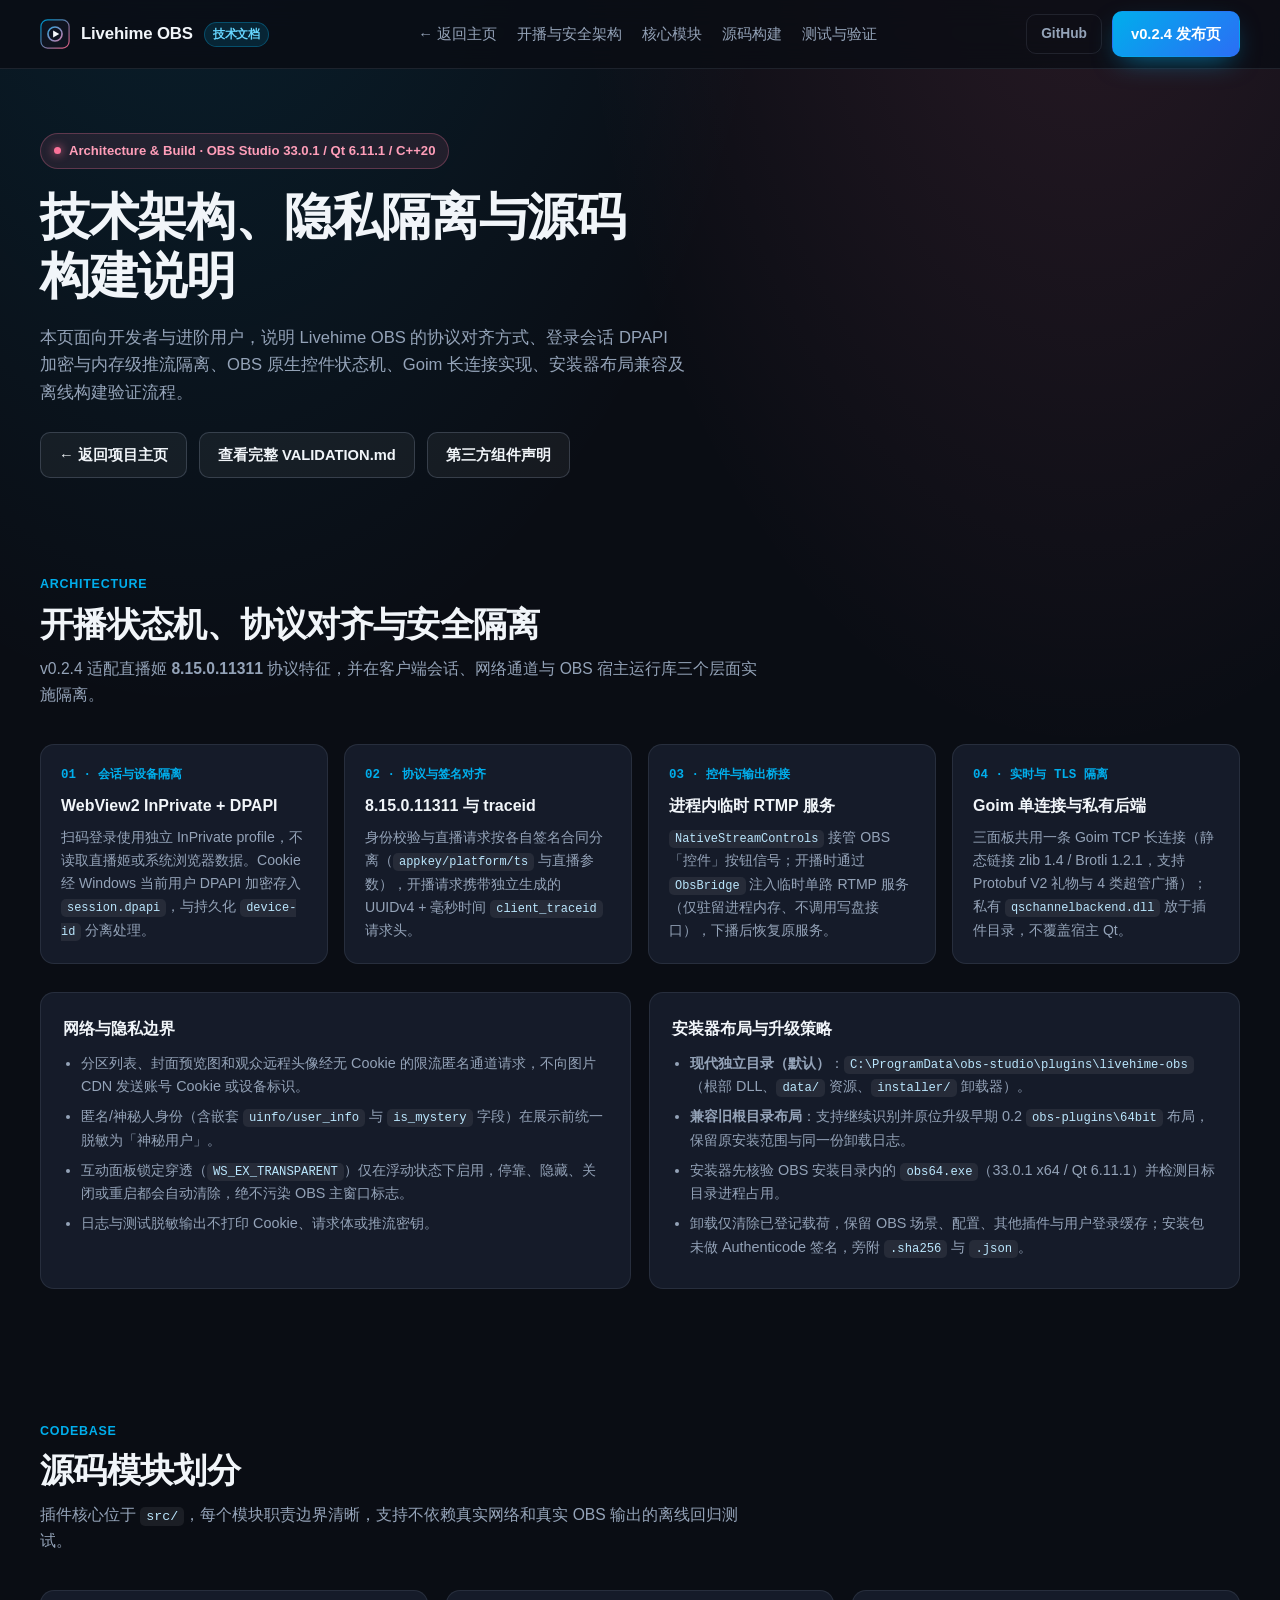
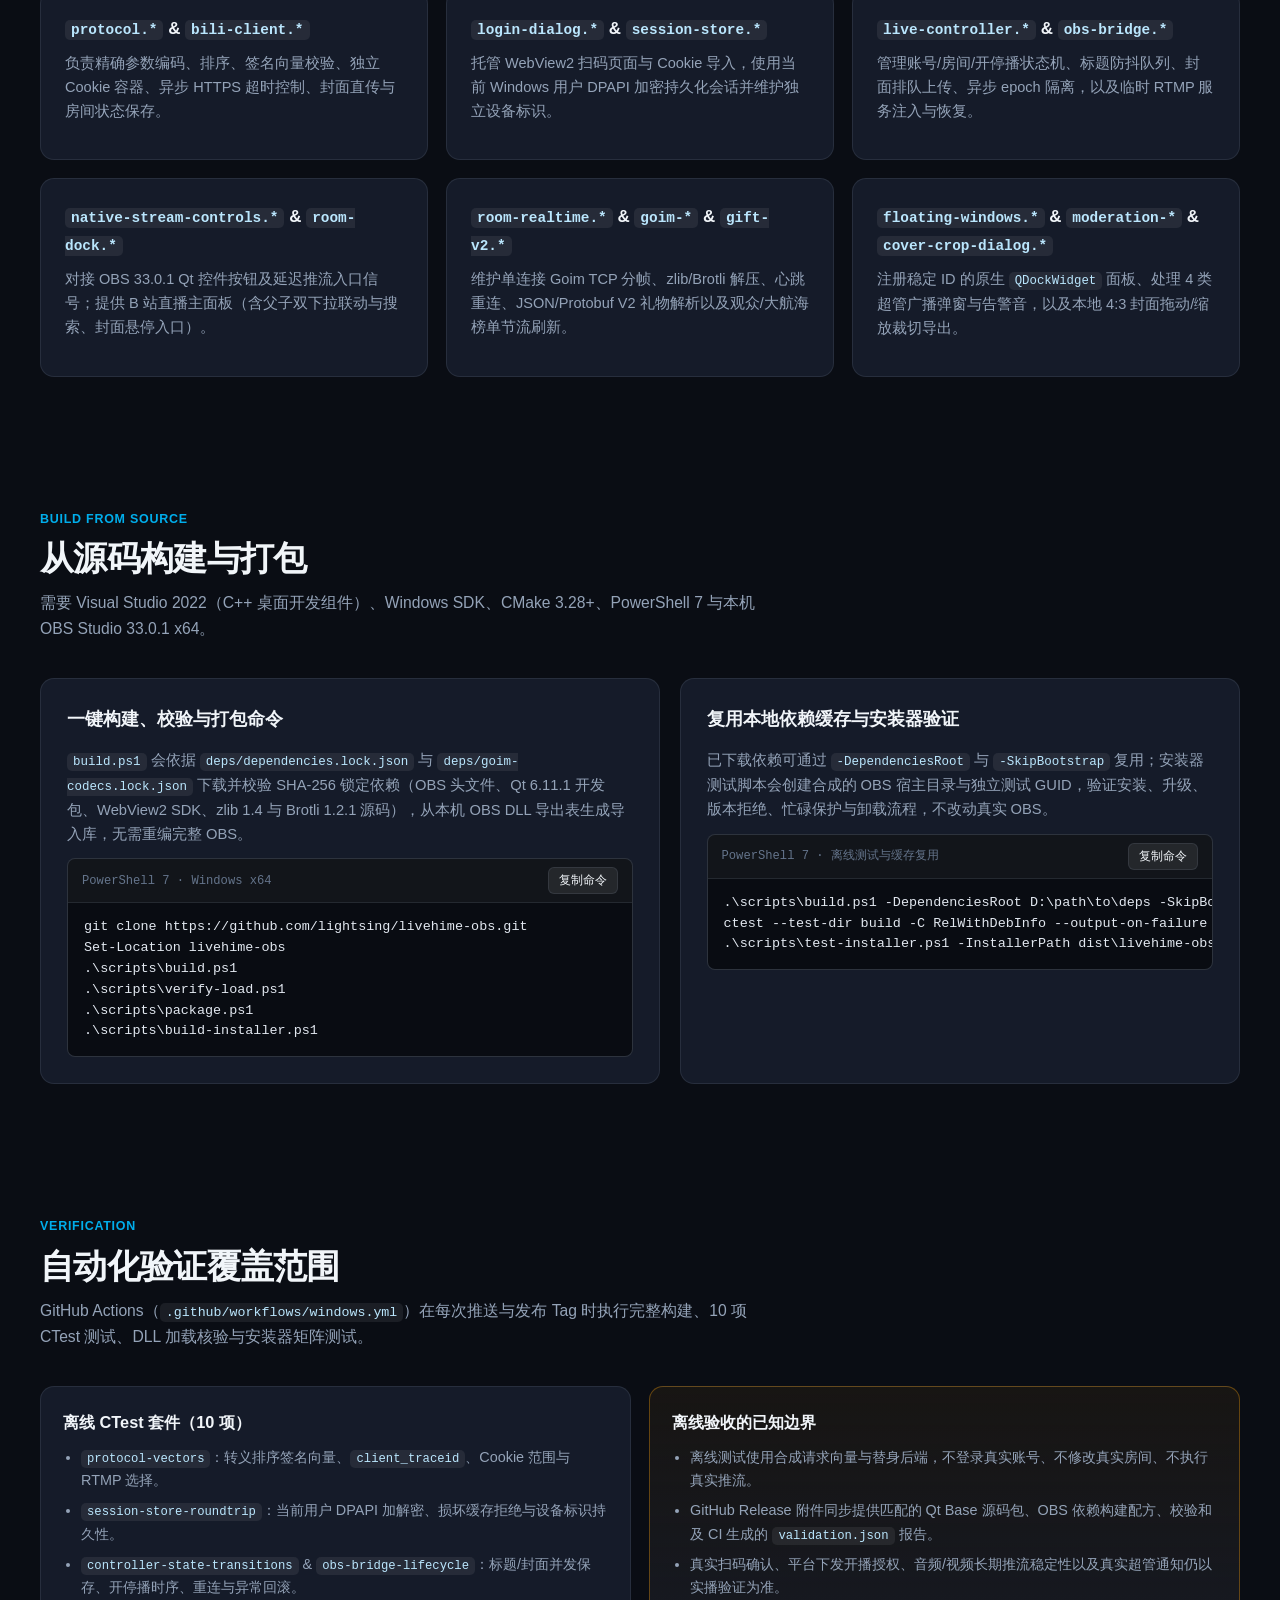
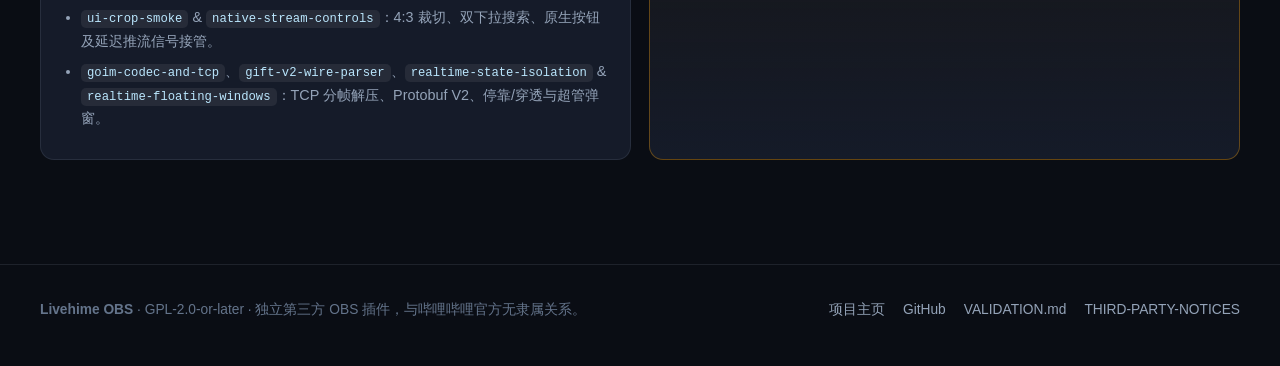
==== docs/tech.html @ 4ae05f84 "Add project homepage, screenshots, and GitHub Pages workflow" ====
<!DOCTYPE html>
<html lang="zh-CN">
<head>
  <meta charset="UTF-8">
  <meta name="viewport" content="width=device-width, initial-scale=1.0">
  <title>技术架构、安全设计与源码构建 · Livehime OBS</title>
  <meta name="description" content="Livehime OBS 技术细节：协议对齐、DPAPI 会话加密与内存级推流凭证、原生控件接管状态机、Goim 单连接与静态解压、私有 TLS 后端隔离以及从源码构建验证流程。">
  <link rel="icon" type="image/svg+xml" href="assets/favicon.svg">
  <link rel="stylesheet" href="styles.css">
</head>
<body>
  <header class="site-header">
    <div class="container nav-inner">
      <a class="brand" href="index.html">
        <img class="brand-icon" src="assets/favicon.svg" alt="Livehime OBS">
        <span>Livehime OBS</span>
        <span class="brand-version">技术文档</span>
      </a>
      <nav class="nav-links" id="navLinks">
        <a href="index.html">← 返回主页</a>
        <a href="#pipeline">开播与安全架构</a>
        <a href="#modules">核心模块</a>
        <a href="#build">源码构建</a>
        <a href="#validation">测试与验证</a>
      </nav>
      <div class="nav-actions">
        <a class="btn btn-ghost" href="https://github.com/lightsing/livehime-obs" target="_blank" rel="noopener">GitHub</a>
        <a class="btn btn-primary" href="https://github.com/lightsing/livehime-obs/releases/tag/v0.2.4" target="_blank" rel="noopener">v0.2.4 发布页</a>
        <button class="nav-toggle" id="navToggle" type="button" aria-label="展开导航">菜单</button>
      </div>
    </div>
  </header>

  <main>
    <section class="hero" style="padding-bottom:28px;">
      <div class="container">
        <div class="eyebrow">
          <span class="eyebrow-dot"></span>
          <span>Architecture &amp; Build · OBS Studio 33.0.1 / Qt 6.11.1 / C++20</span>
        </div>
        <h1 style="max-width:22ch;">技术架构、隐私隔离与源码构建说明</h1>
        <p class="hero-lead" style="max-width:70ch;">
          本页面向开发者与进阶用户，说明 Livehime OBS 的协议对齐方式、登录会话 DPAPI 加密与内存级推流隔离、OBS 原生控件状态机、Goim 长连接实现、安装器布局兼容及离线构建验证流程。
        </p>
        <div class="hero-cta" style="margin-bottom:0;">
          <a class="btn btn-secondary" href="index.html">← 返回项目主页</a>
          <a class="btn btn-secondary" href="https://github.com/lightsing/livehime-obs/blob/main/VALIDATION.md" target="_blank" rel="noopener">查看完整 VALIDATION.md</a>
          <a class="btn btn-secondary" href="https://github.com/lightsing/livehime-obs/blob/main/THIRD-PARTY-NOTICES.md" target="_blank" rel="noopener">第三方组件声明</a>
        </div>
      </div>
    </section>

    <section class="section" id="pipeline">
      <div class="container">
        <div class="section-header">
          <span class="section-tag">Architecture</span>
          <h2>开播状态机、协议对齐与安全隔离</h2>
          <p>v0.2.4 适配直播姬 <strong>8.15.0.11311</strong> 协议特征，并在客户端会话、网络通道与 OBS 宿主运行库三个层面实施隔离。</p>
        </div>

        <div class="steps-grid">
          <div class="step-card">
            <div class="step-num">01 · 会话与设备隔离</div>
            <h3>WebView2 InPrivate + DPAPI</h3>
            <p>扫码登录使用独立 InPrivate profile，不读取直播姬或系统浏览器数据。Cookie 经 Windows 当前用户 DPAPI 加密存入 <code>session.dpapi</code>，与持久化 <code>device-id</code> 分离处理。</p>
          </div>
          <div class="step-card">
            <div class="step-num">02 · 协议与签名对齐</div>
            <h3>8.15.0.11311 与 traceid</h3>
            <p>身份校验与直播请求按各自签名合同分离（<code>appkey/platform/ts</code> 与直播参数），开播请求携带独立生成的 UUIDv4 + 毫秒时间 <code>client_traceid</code> 请求头。</p>
          </div>
          <div class="step-card">
            <div class="step-num">03 · 控件与输出桥接</div>
            <h3>进程内临时 RTMP 服务</h3>
            <p><code>NativeStreamControls</code> 接管 OBS「控件」按钮信号；开播时通过 <code>ObsBridge</code> 注入临时单路 RTMP 服务（仅驻留进程内存、不调用写盘接口），下播后恢复原服务。</p>
          </div>
          <div class="step-card">
            <div class="step-num">04 · 实时与 TLS 隔离</div>
            <h3>Goim 单连接与私有后端</h3>
            <p>三面板共用一条 Goim TCP 长连接（静态链接 zlib 1.4 / Brotli 1.2.1，支持 Protobuf V2 礼物与 4 类超管广播）；私有 <code>qschannelbackend.dll</code> 放于插件目录，不覆盖宿主 Qt。</p>
          </div>
        </div>

        <div class="notice-box">
          <div class="info-panel">
            <h3>网络与隐私边界</h3>
            <ul>
              <li>分区列表、封面预览图和观众远程头像经无 Cookie 的限流匿名通道请求，不向图片 CDN 发送账号 Cookie 或设备标识。</li>
              <li>匿名/神秘人身份（含嵌套 <code>uinfo/user_info</code> 与 <code>is_mystery</code> 字段）在展示前统一脱敏为「神秘用户」。</li>
              <li>互动面板锁定穿透（<code>WS_EX_TRANSPARENT</code>）仅在浮动状态下启用，停靠、隐藏、关闭或重启都会自动清除，绝不污染 OBS 主窗口标志。</li>
              <li>日志与测试脱敏输出不打印 Cookie、请求体或推流密钥。</li>
            </ul>
          </div>
          <div class="info-panel">
            <h3>安装器布局与升级策略</h3>
            <ul>
              <li><strong>现代独立目录（默认）</strong>：<code>C:\ProgramData\obs-studio\plugins\livehime-obs</code>（根部 DLL、<code>data/</code> 资源、<code>installer/</code> 卸载器）。</li>
              <li><strong>兼容旧根目录布局</strong>：支持继续识别并原位升级早期 0.2 <code>obs-plugins\64bit</code> 布局，保留原安装范围与同一份卸载日志。</li>
              <li>安装器先核验 OBS 安装目录内的 <code>obs64.exe</code>（33.0.1 x64 / Qt 6.11.1）并检测目标目录进程占用。</li>
              <li>卸载仅清除已登记载荷，保留 OBS 场景、配置、其他插件与用户登录缓存；安装包未做 Authenticode 签名，旁附 <code>.sha256</code> 与 <code>.json</code>。</li>
            </ul>
          </div>
        </div>
      </div>
    </section>

    <section class="section" id="modules">
      <div class="container">
        <div class="section-header">
          <span class="section-tag">Codebase</span>
          <h2>源码模块划分</h2>
          <p>插件核心位于 <code>src/</code>，每个模块职责边界清晰，支持不依赖真实网络和真实 OBS 输出的离线回归测试。</p>
        </div>
        <div class="features-grid">
          <article class="feature-card">
            <h3><code>protocol.*</code> &amp; <code>bili-client.*</code></h3>
            <p>负责精确参数编码、排序、签名向量校验、独立 Cookie 容器、异步 HTTPS 超时控制、封面直传与房间状态保存。</p>
          </article>
          <article class="feature-card pink">
            <h3><code>login-dialog.*</code> &amp; <code>session-store.*</code></h3>
            <p>托管 WebView2 扫码页面与 Cookie 导入，使用当前 Windows 用户 DPAPI 加密持久化会话并维护独立设备标识。</p>
          </article>
          <article class="feature-card">
            <h3><code>live-controller.*</code> &amp; <code>obs-bridge.*</code></h3>
            <p>管理账号/房间/开停播状态机、标题防抖队列、封面排队上传、异步 epoch 隔离，以及临时 RTMP 服务注入与恢复。</p>
          </article>
          <article class="feature-card pink">
            <h3><code>native-stream-controls.*</code> &amp; <code>room-dock.*</code></h3>
            <p>对接 OBS 33.0.1 Qt 控件按钮及延迟推流入口信号；提供 B 站直播主面板（含父子双下拉联动与搜索、封面悬停入口）。</p>
          </article>
          <article class="feature-card">
            <h3><code>room-realtime.*</code> &amp; <code>goim-*</code> &amp; <code>gift-v2.*</code></h3>
            <p>维护单连接 Goim TCP 分帧、zlib/Brotli 解压、心跳重连、JSON/Protobuf V2 礼物解析以及观众/大航海榜单节流刷新。</p>
          </article>
          <article class="feature-card pink">
            <h3><code>floating-windows.*</code> &amp; <code>moderation-*</code> &amp; <code>cover-crop-dialog.*</code></h3>
            <p>注册稳定 ID 的原生 <code>QDockWidget</code> 面板、处理 4 类超管广播弹窗与告警音，以及本地 4:3 封面拖动/缩放裁切导出。</p>
          </article>
        </div>
      </div>
    </section>

    <section class="section" id="build">
      <div class="container">
        <div class="section-header">
          <span class="section-tag">Build from Source</span>
          <h2>从源码构建与打包</h2>
          <p>需要 Visual Studio 2022（C++ 桌面开发组件）、Windows SDK、CMake 3.28+、PowerShell 7 与本机 OBS Studio 33.0.1 x64。</p>
        </div>

        <div class="install-grid">
          <div class="install-card">
            <h3>一键构建、校验与打包命令</h3>
            <p style="margin:0 0 12px;color:var(--text-muted);font-size:0.92rem;">
              <code>build.ps1</code> 会依据 <code>deps/dependencies.lock.json</code> 与 <code>deps/goim-codecs.lock.json</code> 下载并校验 SHA-256 锁定依赖（OBS 头文件、Qt 6.11.1 开发包、WebView2 SDK、zlib 1.4 与 Brotli 1.2.1 源码），从本机 OBS DLL 导出表生成导入库，无需重编完整 OBS。
            </p>
            <div class="code-block-wrap">
              <div class="code-block-head">
                <span>PowerShell 7 · Windows x64</span>
                <button class="copy-btn" type="button" data-copy="techBuildSnippet">复制命令</button>
              </div>
              <pre id="techBuildSnippet">git clone https://github.com/lightsing/livehime-obs.git
Set-Location livehime-obs
.\scripts\build.ps1
.\scripts\verify-load.ps1
.\scripts\package.ps1
.\scripts\build-installer.ps1</pre>
            </div>
          </div>

          <div class="install-card">
            <h3>复用本地依赖缓存与安装器验证</h3>
            <p style="margin:0 0 12px;color:var(--text-muted);font-size:0.92rem;">
              已下载依赖可通过 <code>-DependenciesRoot</code> 与 <code>-SkipBootstrap</code> 复用；安装器测试脚本会创建合成的 OBS 宿主目录与独立测试 GUID，验证安装、升级、版本拒绝、忙碌保护与卸载流程，不改动真实 OBS。
            </p>
            <div class="code-block-wrap">
              <div class="code-block-head">
                <span>PowerShell 7 · 离线测试与缓存复用</span>
                <button class="copy-btn" type="button" data-copy="techTestSnippet">复制命令</button>
              </div>
              <pre id="techTestSnippet">.\scripts\build.ps1 -DependenciesRoot D:\path\to\deps -SkipBootstrap
ctest --test-dir build -C RelWithDebInfo --output-on-failure
.\scripts\test-installer.ps1 -InstallerPath dist\livehime-obs-0.2.4-windows-x64-setup.exe</pre>
            </div>
          </div>
        </div>
      </div>
    </section>

    <section class="section" id="validation">
      <div class="container">
        <div class="section-header">
          <span class="section-tag">Verification</span>
          <h2>自动化验证覆盖范围</h2>
          <p>GitHub Actions（<code>.github/workflows/windows.yml</code>）在每次推送与发布 Tag 时执行完整构建、10 项 CTest 测试、DLL 加载核验与安装器矩阵测试。</p>
        </div>
        <div class="notice-box">
          <div class="info-panel">
            <h3>离线 CTest 套件（10 项）</h3>
            <ul>
              <li><code>protocol-vectors</code>：转义排序签名向量、<code>client_traceid</code>、Cookie 范围与 RTMP 选择。</li>
              <li><code>session-store-roundtrip</code>：当前用户 DPAPI 加解密、损坏缓存拒绝与设备标识持久性。</li>
              <li><code>controller-state-transitions</code> &amp; <code>obs-bridge-lifecycle</code>：标题/封面并发保存、开停播时序、重连与异常回滚。</li>
              <li><code>ui-crop-smoke</code> &amp; <code>native-stream-controls</code>：4:3 裁切、双下拉搜索、原生按钮及延迟推流信号接管。</li>
              <li><code>goim-codec-and-tcp</code>、<code>gift-v2-wire-parser</code>、<code>realtime-state-isolation</code> &amp; <code>realtime-floating-windows</code>：TCP 分帧解压、Protobuf V2、停靠/穿透与超管弹窗。</li>
            </ul>
          </div>
          <div class="info-panel warn">
            <h3>离线验收的已知边界</h3>
            <ul>
              <li>离线测试使用合成请求向量与替身后端，不登录真实账号、不修改真实房间、不执行真实推流。</li>
              <li>GitHub Release 附件同步提供匹配的 Qt Base 源码包、OBS 依赖构建配方、校验和及 CI 生成的 <code>validation.json</code> 报告。</li>
              <li>真实扫码确认、平台下发开播授权、音频/视频长期推流稳定性以及真实超管通知仍以实播验证为准。</li>
            </ul>
          </div>
        </div>
      </div>
    </section>
  </main>

  <footer class="site-footer">
    <div class="container footer-inner">
      <div>
        <strong>Livehime OBS</strong> · GPL-2.0-or-later · 独立第三方 OBS 插件，与哔哩哔哩官方无隶属关系。
      </div>
      <div class="footer-links">
        <a href="index.html">项目主页</a>
        <a href="https://github.com/lightsing/livehime-obs" target="_blank" rel="noopener">GitHub</a>
        <a href="https://github.com/lightsing/livehime-obs/blob/main/VALIDATION.md" target="_blank" rel="noopener">VALIDATION.md</a>
        <a href="https://github.com/lightsing/livehime-obs/blob/main/THIRD-PARTY-NOTICES.md" target="_blank" rel="noopener">THIRD-PARTY-NOTICES</a>
      </div>
    </div>
  </footer>

  <script src="app.js"></script>
</body>
</html>
---- docs/styles.css ----
:root {
  --bg: #0a0d14;
  --bg-elevated: #111622;
  --bg-card: #151b29;
  --bg-card-hover: #1a2234;
  --border: rgba(148, 163, 184, 0.14);
  --border-strong: rgba(148, 163, 184, 0.26);
  --text: #f1f5f9;
  --text-muted: #94a3b8;
  --text-dim: #64748b;
  --bili-blue: #00aeec;
  --bili-pink: #fb7299;
  --obs-accent: #4c6ef5;
  --success: #22c55e;
  --warning: #f59e0b;
  --radius-sm: 8px;
  --radius-md: 14px;
  --radius-lg: 20px;
  --shadow-lg: 0 24px 64px -16px rgba(0, 0, 0, 0.72);
  --font-sans: "PingFang SC", "Microsoft YaHei UI", "Microsoft YaHei", "Noto Sans SC", -apple-system, BlinkMacSystemFont, "Segoe UI", sans-serif;
  --font-mono: "Cascadia Code", "JetBrains Mono", Consolas, "Courier New", monospace;
}

*,
*::before,
*::after {
  box-sizing: border-box;
}

html {
  scroll-behavior: smooth;
  background: var(--bg);
  color: var(--text);
  font-family: var(--font-sans);
  line-height: 1.65;
  -webkit-font-smoothing: antialiased;
}

body {
  margin: 0;
  min-height: 100vh;
  background:
    radial-gradient(ellipse 80% 50% at 15% -10%, rgba(0, 174, 236, 0.14), transparent 60%),
    radial-gradient(ellipse 70% 45% at 85% -5%, rgba(251, 114, 153, 0.13), transparent 58%),
    var(--bg);
  overflow-x: hidden;
}

a {
  color: inherit;
  text-decoration: none;
}

img {
  display: block;
  max-width: 100%;
}

.container {
  width: min(1200px, calc(100% - 40px));
  margin: 0 auto;
}

/* Header */
.site-header {
  position: sticky;
  top: 0;
  z-index: 40;
  background: rgba(10, 13, 20, 0.82);
  backdrop-filter: blur(14px);
  border-bottom: 1px solid var(--border);
}

.nav-inner {
  display: flex;
  align-items: center;
  justify-content: space-between;
  gap: 20px;
  min-height: 68px;
}

.brand {
  display: flex;
  align-items: center;
  gap: 11px;
  font-weight: 700;
  font-size: 1.05rem;
  letter-spacing: -0.01em;
  white-space: nowrap;
}

.brand-icon {
  width: 30px;
  height: 30px;
  flex-shrink: 0;
}

.brand-version {
  font-size: 0.72rem;
  font-weight: 600;
  padding: 2px 8px;
  border-radius: 999px;
  background: rgba(0, 174, 236, 0.14);
  color: #67d6ff;
  border: 1px solid rgba(0, 174, 236, 0.3);
}

.nav-links {
  display: flex;
  align-items: center;
  gap: 20px;
  font-size: 0.92rem;
  color: var(--text-muted);
  white-space: nowrap;
}

.nav-links a {
  white-space: nowrap;
}

.nav-links a:hover {
  color: var(--text);
}

.nav-actions {
  display: flex;
  align-items: center;
  gap: 10px;
}

.nav-toggle {
  display: none;
  background: transparent;
  border: 1px solid var(--border-strong);
  color: var(--text);
  border-radius: var(--radius-sm);
  padding: 7px 11px;
  font-size: 0.9rem;
  cursor: pointer;
  white-space: nowrap;
}

/* Buttons */
.btn {
  display: inline-flex;
  align-items: center;
  justify-content: center;
  gap: 8px;
  padding: 10px 18px;
  border-radius: 10px;
  font-size: 0.92rem;
  font-weight: 600;
  border: 1px solid transparent;
  cursor: pointer;
  transition: transform 0.15s ease, background 0.15s ease, border-color 0.15s ease, box-shadow 0.15s ease;
  white-space: nowrap;
}

.btn:hover {
  transform: translateY(-1px);
}

.btn-primary {
  background: linear-gradient(135deg, var(--bili-blue), #2b6ef5);
  color: #ffffff;
  box-shadow: 0 10px 28px -10px rgba(0, 174, 236, 0.65);
}

.btn-primary:hover {
  box-shadow: 0 14px 34px -10px rgba(0, 174, 236, 0.8);
}

.btn-secondary {
  background: rgba(255, 255, 255, 0.05);
  border-color: var(--border-strong);
  color: var(--text);
}

.btn-secondary:hover {
  background: rgba(255, 255, 255, 0.09);
  border-color: rgba(255, 255, 255, 0.34);
}

.btn-ghost {
  background: transparent;
  border-color: var(--border);
  color: var(--text-muted);
  padding: 8px 14px;
  font-size: 0.86rem;
}

.btn-ghost:hover {
  color: var(--text);
  border-color: var(--border-strong);
}

/* Hero */
.hero {
  padding: 64px 0 48px;
}

.hero-grid {
  display: grid;
  grid-template-columns: 1.05fr 1.15fr;
  gap: 44px;
  align-items: center;
}

.eyebrow {
  display: inline-flex;
  align-items: center;
  gap: 8px;
  padding: 6px 13px;
  border-radius: 999px;
  background: rgba(251, 114, 153, 0.1);
  border: 1px solid rgba(251, 114, 153, 0.28);
  color: #ff9eb9;
  font-size: 0.82rem;
  font-weight: 600;
  margin-bottom: 18px;
}

.eyebrow-dot {
  width: 7px;
  height: 7px;
  border-radius: 50%;
  background: var(--bili-pink);
  box-shadow: 0 0 10px var(--bili-pink);
}

.hero h1 {
  margin: 0 0 18px;
  font-size: clamp(2.1rem, 4vw, 3.15rem);
  line-height: 1.18;
  letter-spacing: -0.025em;
  font-weight: 800;
}

.gradient-text {
  background: linear-gradient(92deg, #63d7ff 0%, #c084fc 52%, #fb7299 100%);
  -webkit-background-clip: text;
  background-clip: text;
  color: transparent;
}

.hero-lead {
  margin: 0 0 26px;
  font-size: 1.04rem;
  color: var(--text-muted);
  max-width: 58ch;
}

.hero-cta {
  display: flex;
  flex-wrap: wrap;
  gap: 12px;
  margin-bottom: 26px;
}

.hero-specs {
  display: grid;
  grid-template-columns: repeat(3, minmax(0, 1fr));
  gap: 12px;
  padding-top: 20px;
  border-top: 1px solid var(--border);
}

.spec-item {
  background: rgba(255, 255, 255, 0.025);
  border: 1px solid var(--border);
  border-radius: var(--radius-sm);
  padding: 10px 12px;
}

.spec-label {
  font-size: 0.74rem;
  color: var(--text-dim);
  display: block;
}

.spec-val {
  font-size: 0.9rem;
  font-weight: 700;
  color: var(--text);
}

.hero-visual {
  position: relative;
}

.window-frame {
  background: #171c26;
  border: 1px solid var(--border-strong);
  border-radius: var(--radius-md);
  overflow: hidden;
  box-shadow: var(--shadow-lg);
}

.window-bar {
  display: flex;
  align-items: center;
  justify-content: space-between;
  padding: 9px 14px;
  background: #1e2430;
  border-bottom: 1px solid var(--border);
  font-size: 0.78rem;
  color: var(--text-muted);
}

.window-dots {
  display: flex;
  gap: 6px;
}

.window-dots span {
  width: 9px;
  height: 9px;
  border-radius: 50%;
  background: rgba(255, 255, 255, 0.16);
}

.window-frame img {
  width: 100%;
  cursor: zoom-in;
}

.visual-caption {
  margin-top: 10px;
  font-size: 0.8rem;
  color: var(--text-dim);
  text-align: center;
}

/* Sections */
.section {
  padding: 64px 0;
}

.section-header {
  max-width: 720px;
  margin-bottom: 36px;
}

.section-tag {
  display: inline-block;
  font-size: 0.78rem;
  font-weight: 700;
  letter-spacing: 0.06em;
  text-transform: uppercase;
  color: var(--bili-blue);
  margin-bottom: 8px;
}

.section-header h2 {
  margin: 0 0 10px;
  font-size: clamp(1.55rem, 2.8vw, 2.15rem);
  line-height: 1.25;
  letter-spacing: -0.02em;
}

.section-header p {
  margin: 0;
  color: var(--text-muted);
  font-size: 0.98rem;
}

/* Comparison Grid */
.compare-grid {
  display: grid;
  grid-template-columns: repeat(2, minmax(0, 1fr));
  gap: 20px;
}

.compare-card {
  border-radius: var(--radius-md);
  padding: 26px;
  border: 1px solid var(--border);
  background: var(--bg-card);
}

.compare-card.highlight {
  background: linear-gradient(160deg, rgba(0, 174, 236, 0.08), rgba(251, 114, 153, 0.06) 55%, var(--bg-card));
  border-color: rgba(0, 174, 236, 0.35);
}

.compare-card h3 {
  margin: 0 0 14px;
  font-size: 1.12rem;
  display: flex;
  align-items: center;
  gap: 10px;
}

.badge-pill {
  font-size: 0.72rem;
  padding: 2px 9px;
  border-radius: 999px;
  font-weight: 700;
}

.badge-muted {
  background: rgba(148, 163, 184, 0.14);
  color: var(--text-muted);
}

.badge-accent {
  background: rgba(0, 174, 236, 0.18);
  color: #67d6ff;
}

.compare-list {
  list-style: none;
  margin: 0;
  padding: 0;
  display: grid;
  gap: 11px;
}

.compare-list li {
  display: flex;
  align-items: flex-start;
  gap: 10px;
  font-size: 0.94rem;
  color: var(--text-muted);
}

.compare-card.highlight .compare-list li {
  color: var(--text);
}

.mark-icon {
  flex-shrink: 0;
  font-weight: 800;
  margin-top: 1px;
}

.mark-old {
  color: var(--text-dim);
}

.mark-new {
  color: var(--success);
}

/* Feature Cards */
.features-grid {
  display: grid;
  grid-template-columns: repeat(3, minmax(0, 1fr));
  gap: 18px;
}

.feature-card {
  background: var(--bg-card);
  border: 1px solid var(--border);
  border-radius: var(--radius-md);
  padding: 24px;
  transition: border-color 0.2s ease, background 0.2s ease, transform 0.2s ease;
}

.feature-card:hover {
  background: var(--bg-card-hover);
  border-color: var(--border-strong);
  transform: translateY(-2px);
}

.feature-icon {
  width: 42px;
  height: 42px;
  border-radius: 11px;
  display: grid;
  place-items: center;
  font-size: 1.25rem;
  margin-bottom: 16px;
  background: rgba(0, 174, 236, 0.12);
  border: 1px solid rgba(0, 174, 236, 0.25);
  color: #67d6ff;
}

.feature-card.pink .feature-icon {
  background: rgba(251, 114, 153, 0.12);
  border-color: rgba(251, 114, 153, 0.25);
  color: #ff9eb9;
}

.feature-card h3 {
  margin: 0 0 8px;
  font-size: 1.06rem;
}

.feature-card p {
  margin: 0 0 12px;
  font-size: 0.91rem;
  color: var(--text-muted);
}

.feature-tags {
  display: flex;
  flex-wrap: wrap;
  gap: 6px;
}

.tag {
  font-size: 0.74rem;
  padding: 3px 8px;
  border-radius: 6px;
  background: rgba(255, 255, 255, 0.045);
  border: 1px solid var(--border);
  color: var(--text-muted);
}

/* Gallery Showcase */
.gallery-shell {
  background: var(--bg-elevated);
  border: 1px solid var(--border);
  border-radius: var(--radius-lg);
  padding: 24px;
}

.gallery-tabs {
  display: flex;
  flex-wrap: wrap;
  gap: 8px;
  margin-bottom: 20px;
}

.gallery-tab {
  background: rgba(255, 255, 255, 0.04);
  border: 1px solid var(--border);
  color: var(--text-muted);
  border-radius: 9px;
  padding: 8px 14px;
  font-size: 0.88rem;
  font-weight: 600;
  cursor: pointer;
  transition: all 0.15s ease;
}

.gallery-tab:hover {
  color: var(--text);
  border-color: var(--border-strong);
}

.gallery-tab.active {
  background: linear-gradient(135deg, rgba(0, 174, 236, 0.22), rgba(251, 114, 153, 0.18));
  border-color: rgba(0, 174, 236, 0.55);
  color: var(--text);
}

.gallery-stage {
  display: grid;
  grid-template-columns: 1.55fr 0.85fr;
  gap: 24px;
  align-items: center;
}

.gallery-preview {
  background: #0d1017;
  border: 1px solid var(--border-strong);
  border-radius: var(--radius-md);
  padding: 14px;
  display: flex;
  justify-content: center;
  align-items: center;
  min-height: 360px;
}

.gallery-preview img {
  max-height: 500px;
  width: auto;
  border-radius: 6px;
  cursor: zoom-in;
}

.gallery-info h3 {
  margin: 0 0 10px;
  font-size: 1.25rem;
}

.gallery-info p {
  margin: 0 0 16px;
  color: var(--text-muted);
  font-size: 0.94rem;
}

.gallery-bullets {
  margin: 0 0 18px;
  padding-left: 18px;
  color: var(--text-muted);
  font-size: 0.9rem;
}

.gallery-bullets li {
  margin-bottom: 6px;
}

.gallery-note {
  font-size: 0.8rem;
  color: var(--text-dim);
  padding: 10px 12px;
  border-radius: var(--radius-sm);
  background: rgba(255, 255, 255, 0.03);
  border: 1px solid var(--border);
}

/* Workflow & Architecture */
.steps-grid {
  display: grid;
  grid-template-columns: repeat(4, minmax(0, 1fr));
  gap: 16px;
  margin-bottom: 28px;
}

.steps-grid.three-cols {
  grid-template-columns: repeat(3, minmax(0, 1fr));
}

.step-card {
  min-width: 0;
  background: var(--bg-card);
  border: 1px solid var(--border);
  border-radius: var(--radius-md);
  padding: 20px;
}

.step-num {
  font-family: var(--font-mono);
  font-size: 0.78rem;
  font-weight: 700;
  color: var(--bili-blue);
  margin-bottom: 8px;
}

.step-card h3 {
  margin: 0 0 6px;
  font-size: 1rem;
}

.step-card p {
  margin: 0;
  font-size: 0.88rem;
  color: var(--text-muted);
}

.notice-box {
  display: grid;
  grid-template-columns: repeat(2, minmax(0, 1fr));
  gap: 18px;
}

.info-panel {
  min-width: 0;
  background: var(--bg-card);
  border: 1px solid var(--border);
  border-radius: var(--radius-md);
  padding: 22px;
}

.info-panel.warn {
  border-color: rgba(245, 158, 11, 0.35);
  background: linear-gradient(180deg, rgba(245, 158, 11, 0.06), var(--bg-card));
}

.info-panel h3 {
  margin: 0 0 10px;
  font-size: 1.02rem;
}

.info-panel ul {
  margin: 0;
  padding-left: 18px;
  color: var(--text-muted);
  font-size: 0.9rem;
}

.info-panel li {
  margin-bottom: 6px;
}

/* Install & Build */
.install-grid {
  display: grid;
  grid-template-columns: minmax(0, 1.05fr) minmax(0, 0.95fr);
  gap: 20px;
}

.install-card {
  min-width: 0;
  background: var(--bg-card);
  border: 1px solid var(--border);
  border-radius: var(--radius-md);
  padding: 26px;
}

.install-card h3 {
  margin: 0 0 14px;
  font-size: 1.12rem;
}

.install-steps {
  margin: 0 0 18px;
  padding-left: 20px;
  color: var(--text-muted);
  font-size: 0.93rem;
}

.install-steps li {
  margin-bottom: 8px;
}

code {
  font-family: var(--font-mono);
  font-size: 0.85em;
  padding: 2px 6px;
  border-radius: 5px;
  background: rgba(255, 255, 255, 0.07);
  color: #bae6fd;
}

.code-block-wrap {
  position: relative;
  background: #090c12;
  border: 1px solid var(--border-strong);
  border-radius: var(--radius-sm);
  overflow: hidden;
  margin-top: 12px;
}

.code-block-head {
  display: flex;
  align-items: center;
  justify-content: space-between;
  padding: 8px 14px;
  background: rgba(255, 255, 255, 0.035);
  border-bottom: 1px solid var(--border);
  font-family: var(--font-mono);
  font-size: 0.76rem;
  color: var(--text-dim);
}

.code-block-wrap pre {
  margin: 0;
  padding: 14px 16px;
  overflow-x: auto;
  font-family: var(--font-mono);
  font-size: 0.84rem;
  line-height: 1.55;
  color: #e2e8f0;
}

.copy-btn {
  background: rgba(255, 255, 255, 0.08);
  border: 1px solid var(--border);
  color: var(--text);
  border-radius: 6px;
  padding: 4px 10px;
  font-size: 0.76rem;
  cursor: pointer;
}

.copy-btn:hover {
  background: rgba(255, 255, 255, 0.16);
}

/* Footer */
.site-footer {
  border-top: 1px solid var(--border);
  padding: 34px 0 44px;
  margin-top: 40px;
  color: var(--text-dim);
  font-size: 0.86rem;
}

.footer-inner {
  display: flex;
  flex-wrap: wrap;
  align-items: center;
  justify-content: space-between;
  gap: 16px;
}

.footer-links {
  display: flex;
  flex-wrap: wrap;
  gap: 18px;
  color: var(--text-muted);
}

.footer-links a:hover {
  color: var(--text);
}

/* Lightbox */
.lightbox {
  position: fixed;
  inset: 0;
  z-index: 100;
  background: rgba(6, 8, 13, 0.9);
  backdrop-filter: blur(8px);
  display: none;
  align-items: center;
  justify-content: center;
  padding: 24px;
}

.lightbox.open {
  display: flex;
}

.lightbox-content {
  max-width: min(1280px, 95vw);
  max-height: 92vh;
  display: flex;
  flex-direction: column;
  gap: 12px;
}

.lightbox-content img {
  max-height: 82vh;
  width: auto;
  margin: 0 auto;
  border-radius: 10px;
  border: 1px solid var(--border-strong);
}

.lightbox-bar {
  display: flex;
  align-items: center;
  justify-content: space-between;
  color: var(--text-muted);
  font-size: 0.9rem;
}

.lightbox-close {
  background: rgba(255, 255, 255, 0.1);
  border: 1px solid var(--border-strong);
  color: var(--text);
  border-radius: 8px;
  padding: 6px 14px;
  cursor: pointer;
}

@media (max-width: 980px) {
  .hero-grid,
  .compare-grid,
  .gallery-stage,
  .notice-box,
  .install-grid {
    grid-template-columns: 1fr;
  }

  .features-grid {
    grid-template-columns: repeat(2, minmax(0, 1fr));
  }

  .steps-grid {
    grid-template-columns: repeat(2, minmax(0, 1fr));
  }
}

@media (max-width: 960px) {
  .nav-links,
  .nav-actions .btn-ghost {
    display: none;
  }

  .nav-links.open {
    display: flex;
    position: absolute;
    top: 68px;
    left: 0;
    right: 0;
    flex-direction: column;
    background: rgba(17, 22, 34, 0.98);
    border-bottom: 1px solid var(--border);
    padding: 16px 20px;
    gap: 14px;
  }

  .nav-toggle {
    display: inline-flex;
  }
}

@media (max-width: 720px) {
  .hero-specs,
  .features-grid,
  .steps-grid,
  .steps-grid.three-cols {
    grid-template-columns: 1fr;
  }
}

@media (max-width: 440px) {
  .brand-version {
    display: none;
  }

  .nav-actions .btn-primary {
    padding: 8px 12px;
    font-size: 0.84rem;
  }
}
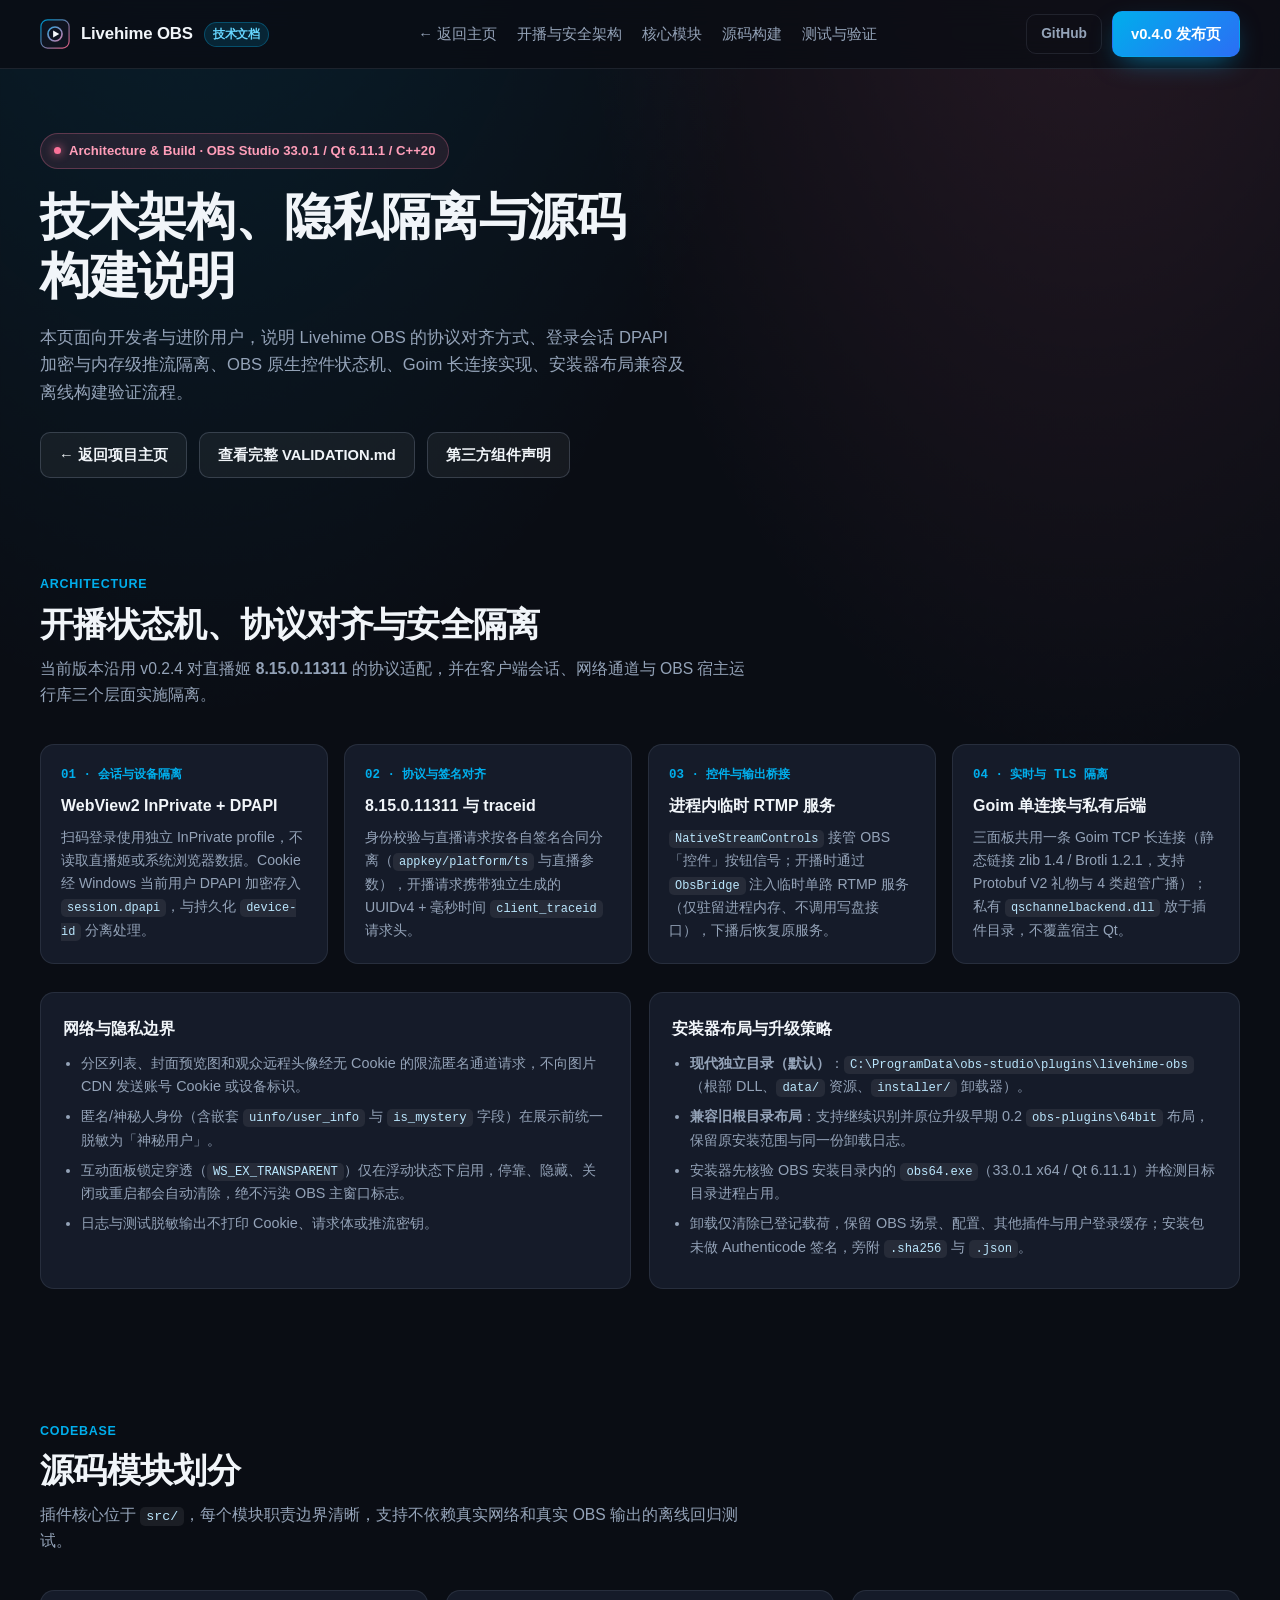
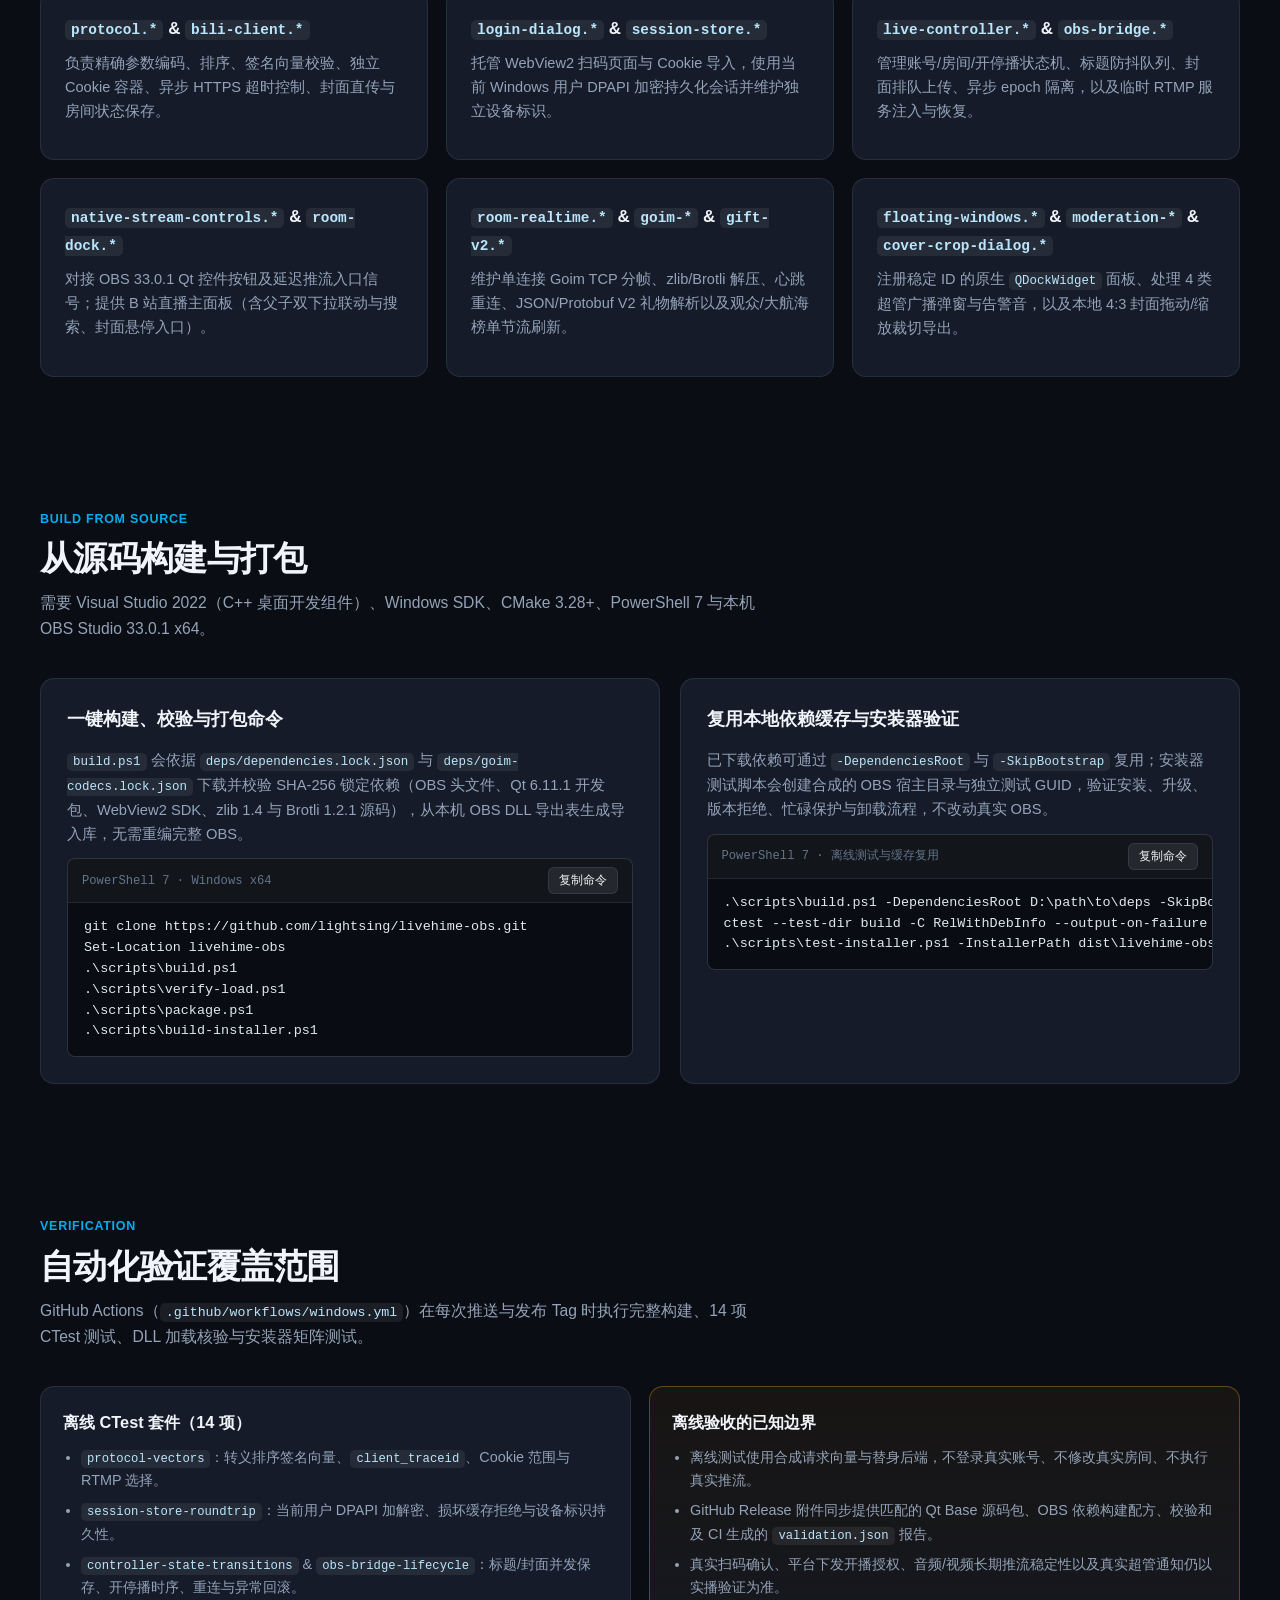
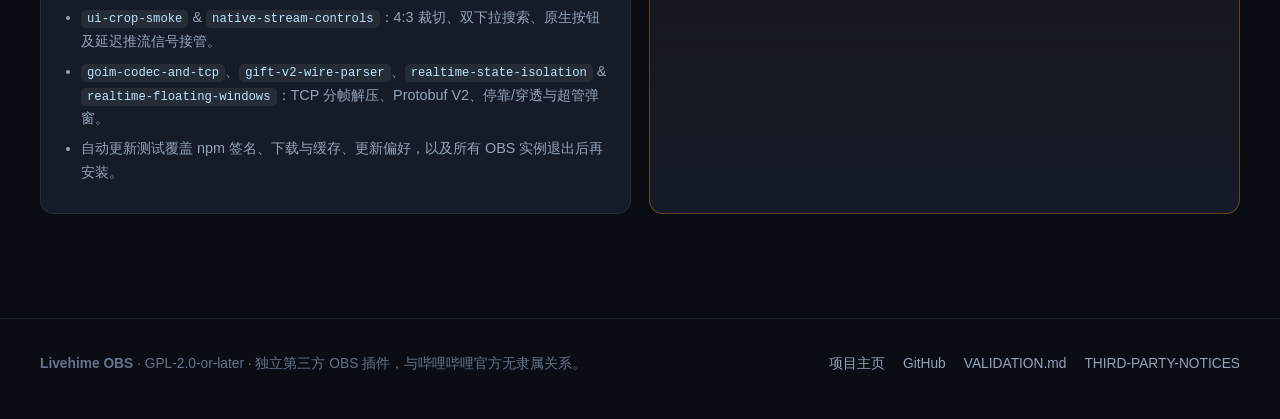
==== commit 59e05185: "Release 0.4.0 with npm updates and live room interaction improvements" ====
--- a/docs/tech.html
+++ b/docs/tech.html
@@ -25,7 +25,7 @@
       </nav>
       <div class="nav-actions">
         <a class="btn btn-ghost" href="https://github.com/lightsing/livehime-obs" target="_blank" rel="noopener">GitHub</a>
-        <a class="btn btn-primary" href="https://github.com/lightsing/livehime-obs/releases/tag/v0.2.4" target="_blank" rel="noopener">v0.2.4 发布页</a>
+        <a class="btn btn-primary" href="https://github.com/lightsing/livehime-obs/releases/tag/v0.4.0" target="_blank" rel="noopener">v0.4.0 发布页</a>
         <button class="nav-toggle" id="navToggle" type="button" aria-label="展开导航">菜单</button>
       </div>
     </div>
@@ -55,7 +55,7 @@
         <div class="section-header">
           <span class="section-tag">Architecture</span>
           <h2>开播状态机、协议对齐与安全隔离</h2>
-          <p>v0.2.4 适配直播姬 <strong>8.15.0.11311</strong> 协议特征，并在客户端会话、网络通道与 OBS 宿主运行库三个层面实施隔离。</p>
+          <p>当前版本沿用 v0.2.4 对直播姬 <strong>8.15.0.11311</strong> 的协议适配，并在客户端会话、网络通道与 OBS 宿主运行库三个层面实施隔离。</p>
         </div>
 
         <div class="steps-grid">
@@ -180,7 +180,7 @@
               </div>
               <pre id="techTestSnippet">.\scripts\build.ps1 -DependenciesRoot D:\path\to\deps -SkipBootstrap
 ctest --test-dir build -C RelWithDebInfo --output-on-failure
-.\scripts\test-installer.ps1 -InstallerPath dist\livehime-obs-0.2.4-windows-x64-setup.exe</pre>
+.\scripts\test-installer.ps1 -InstallerPath dist\livehime-obs-0.4.0-windows-x64-setup.exe</pre>
             </div>
           </div>
         </div>
@@ -192,17 +192,18 @@
         <div class="section-header">
           <span class="section-tag">Verification</span>
           <h2>自动化验证覆盖范围</h2>
-          <p>GitHub Actions（<code>.github/workflows/windows.yml</code>）在每次推送与发布 Tag 时执行完整构建、10 项 CTest 测试、DLL 加载核验与安装器矩阵测试。</p>
+          <p>GitHub Actions（<code>.github/workflows/windows.yml</code>）在每次推送与发布 Tag 时执行完整构建、14 项 CTest 测试、DLL 加载核验与安装器矩阵测试。</p>
         </div>
         <div class="notice-box">
           <div class="info-panel">
-            <h3>离线 CTest 套件（10 项）</h3>
+            <h3>离线 CTest 套件（14 项）</h3>
             <ul>
               <li><code>protocol-vectors</code>：转义排序签名向量、<code>client_traceid</code>、Cookie 范围与 RTMP 选择。</li>
               <li><code>session-store-roundtrip</code>：当前用户 DPAPI 加解密、损坏缓存拒绝与设备标识持久性。</li>
               <li><code>controller-state-transitions</code> &amp; <code>obs-bridge-lifecycle</code>：标题/封面并发保存、开停播时序、重连与异常回滚。</li>
               <li><code>ui-crop-smoke</code> &amp; <code>native-stream-controls</code>：4:3 裁切、双下拉搜索、原生按钮及延迟推流信号接管。</li>
               <li><code>goim-codec-and-tcp</code>、<code>gift-v2-wire-parser</code>、<code>realtime-state-isolation</code> &amp; <code>realtime-floating-windows</code>：TCP 分帧解压、Protobuf V2、停靠/穿透与超管弹窗。</li>
+              <li>自动更新测试覆盖 npm 签名、下载与缓存、更新偏好，以及所有 OBS 实例退出后再安装。</li>
             </ul>
           </div>
           <div class="info-panel warn">
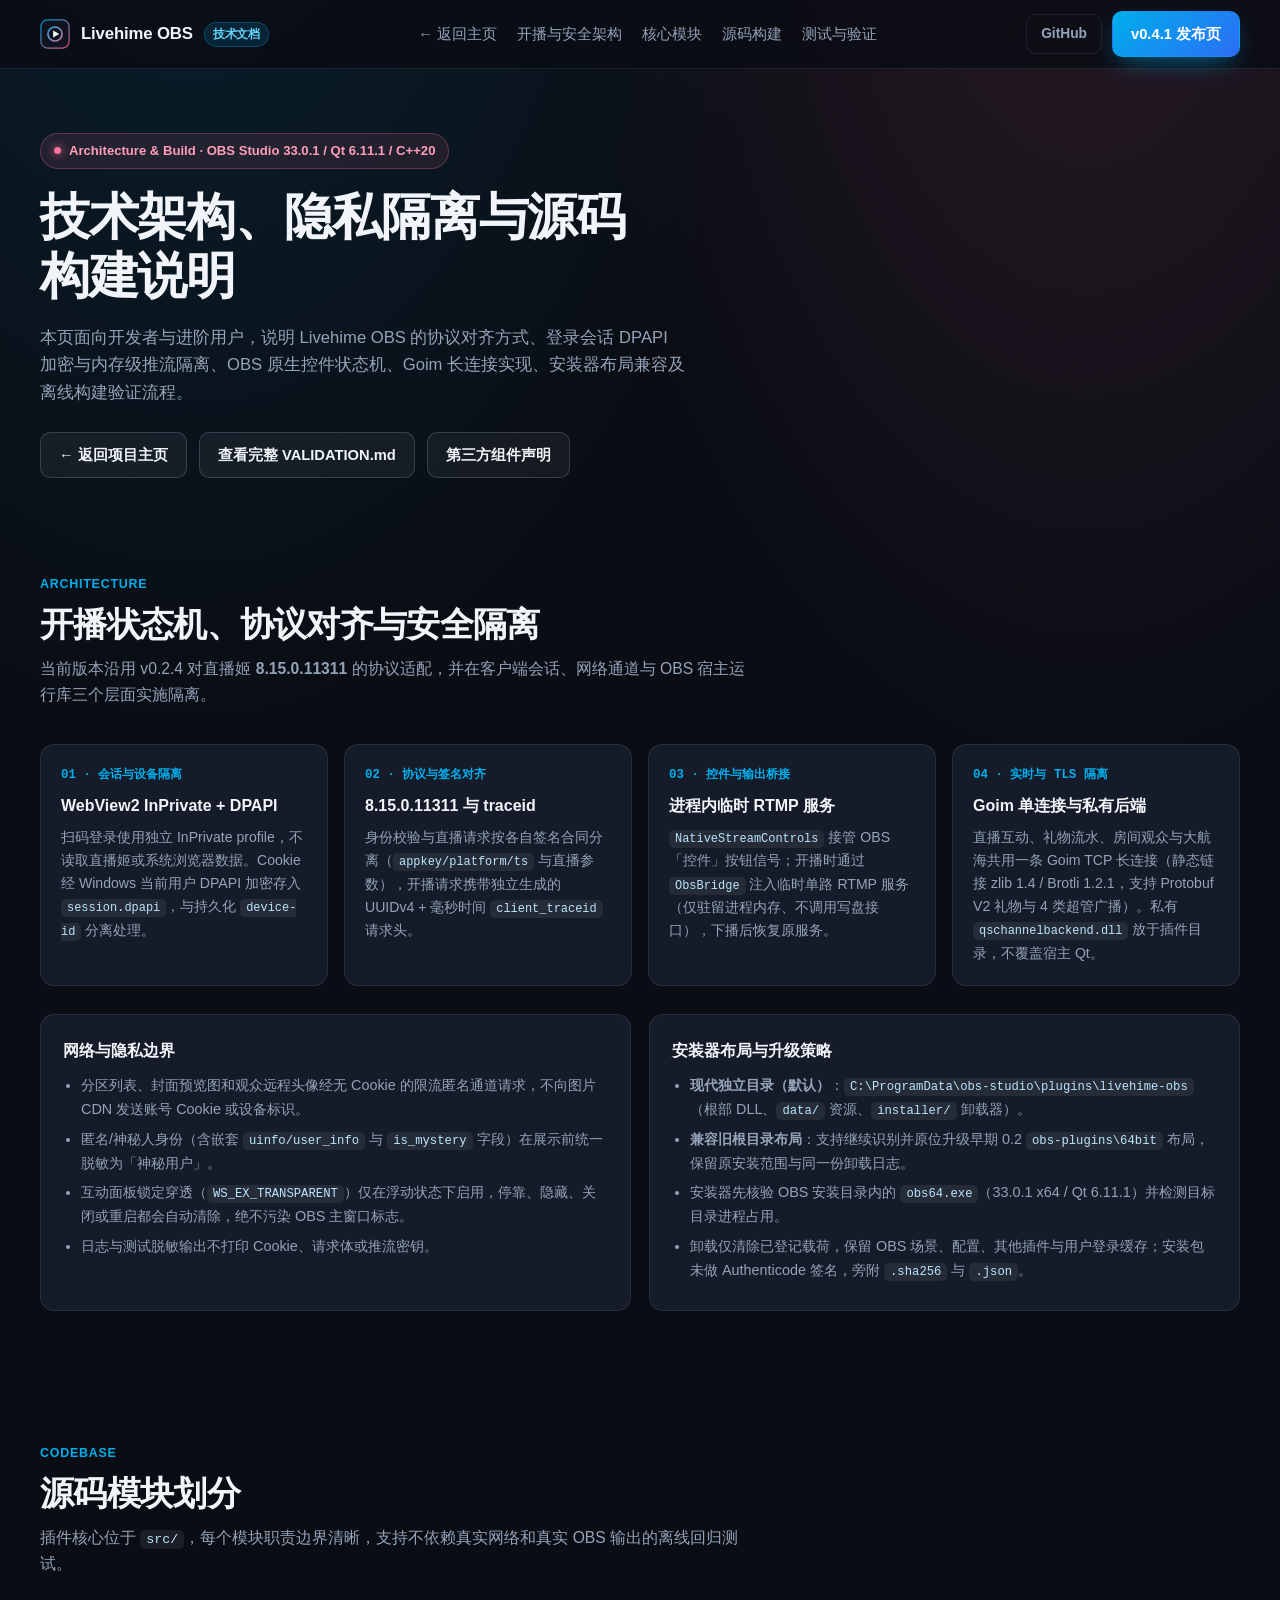
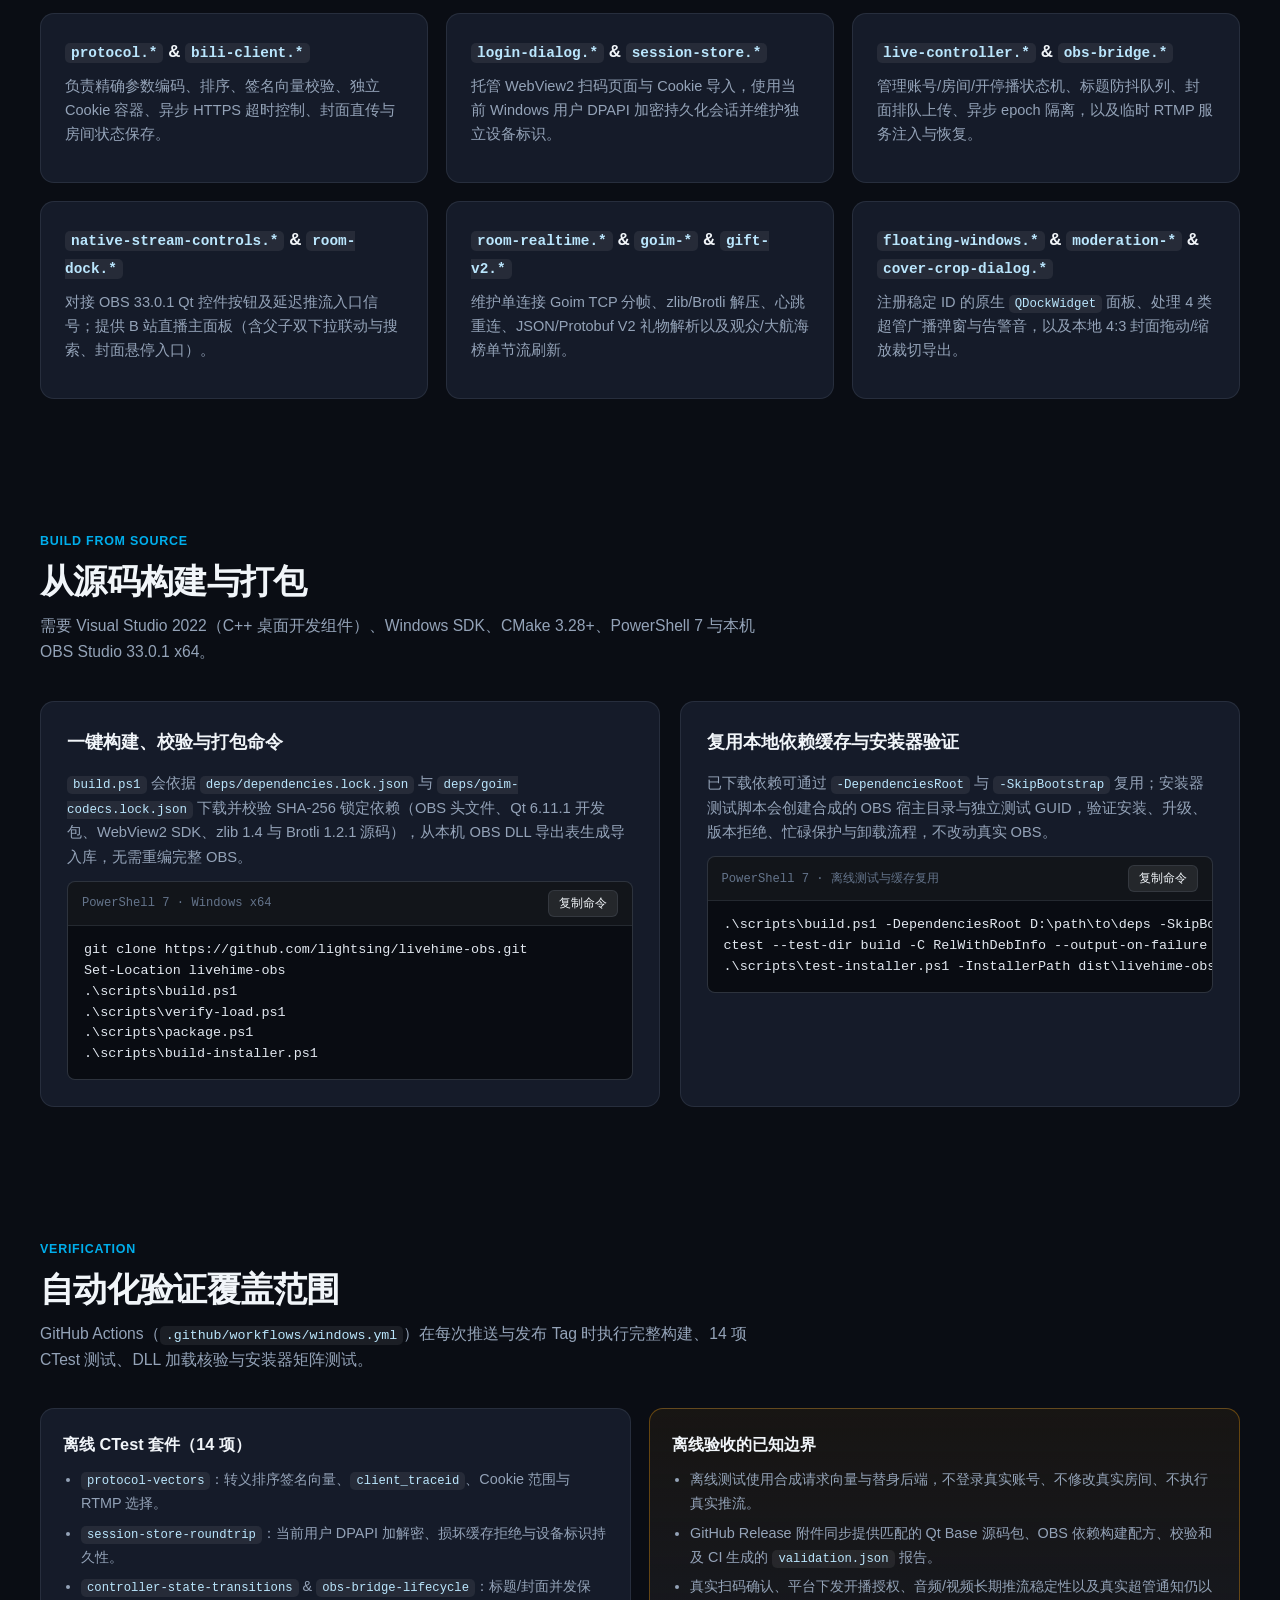
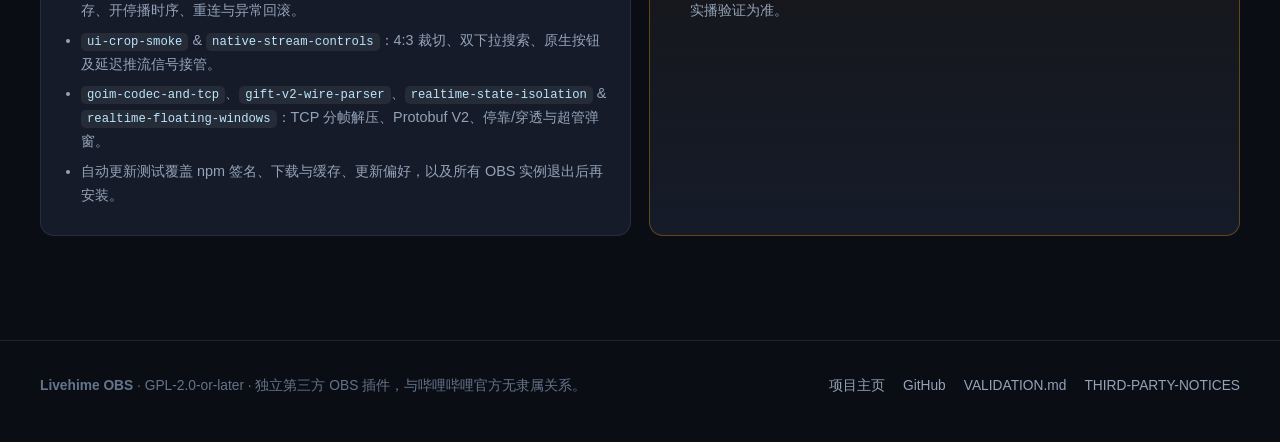
==== commit 1a9c40bf: "Release 0.4.1 with a dockable gift history panel" ====
--- a/docs/tech.html
+++ b/docs/tech.html
@@ -25,7 +25,7 @@
       </nav>
       <div class="nav-actions">
         <a class="btn btn-ghost" href="https://github.com/lightsing/livehime-obs" target="_blank" rel="noopener">GitHub</a>
-        <a class="btn btn-primary" href="https://github.com/lightsing/livehime-obs/releases/tag/v0.4.0" target="_blank" rel="noopener">v0.4.0 发布页</a>
+        <a class="btn btn-primary" href="https://github.com/lightsing/livehime-obs/releases/tag/v0.4.1" target="_blank" rel="noopener">v0.4.1 发布页</a>
         <button class="nav-toggle" id="navToggle" type="button" aria-label="展开导航">菜单</button>
       </div>
     </div>
@@ -77,7 +77,7 @@
           <div class="step-card">
             <div class="step-num">04 · 实时与 TLS 隔离</div>
             <h3>Goim 单连接与私有后端</h3>
-            <p>三面板共用一条 Goim TCP 长连接（静态链接 zlib 1.4 / Brotli 1.2.1，支持 Protobuf V2 礼物与 4 类超管广播）；私有 <code>qschannelbackend.dll</code> 放于插件目录，不覆盖宿主 Qt。</p>
+            <p>直播互动、礼物流水、房间观众与大航海共用一条 Goim TCP 长连接（静态链接 zlib 1.4 / Brotli 1.2.1，支持 Protobuf V2 礼物与 4 类超管广播）。私有 <code>qschannelbackend.dll</code> 放于插件目录，不覆盖宿主 Qt。</p>
           </div>
         </div>
 
@@ -180,7 +180,7 @@
               </div>
               <pre id="techTestSnippet">.\scripts\build.ps1 -DependenciesRoot D:\path\to\deps -SkipBootstrap
 ctest --test-dir build -C RelWithDebInfo --output-on-failure
-.\scripts\test-installer.ps1 -InstallerPath dist\livehime-obs-0.4.0-windows-x64-setup.exe</pre>
+.\scripts\test-installer.ps1 -InstallerPath dist\livehime-obs-0.4.1-windows-x64-setup.exe</pre>
             </div>
           </div>
         </div>
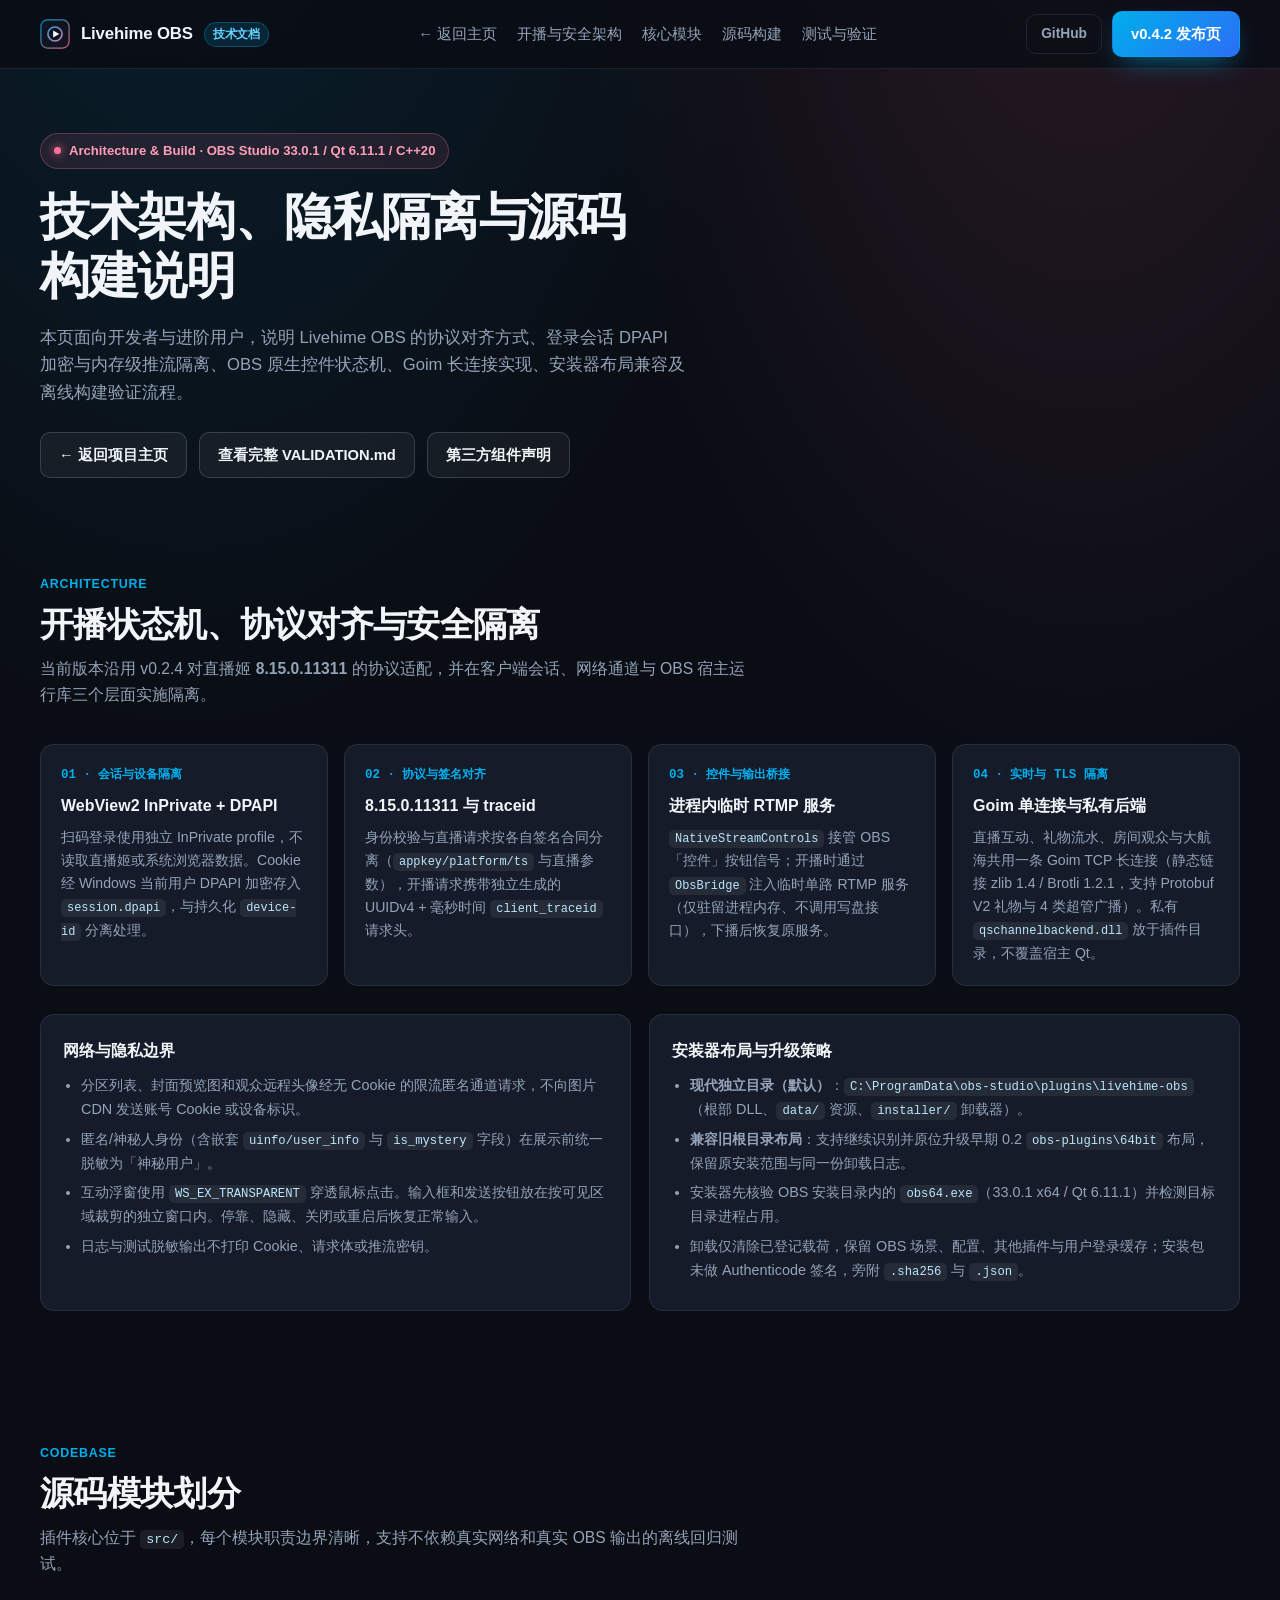
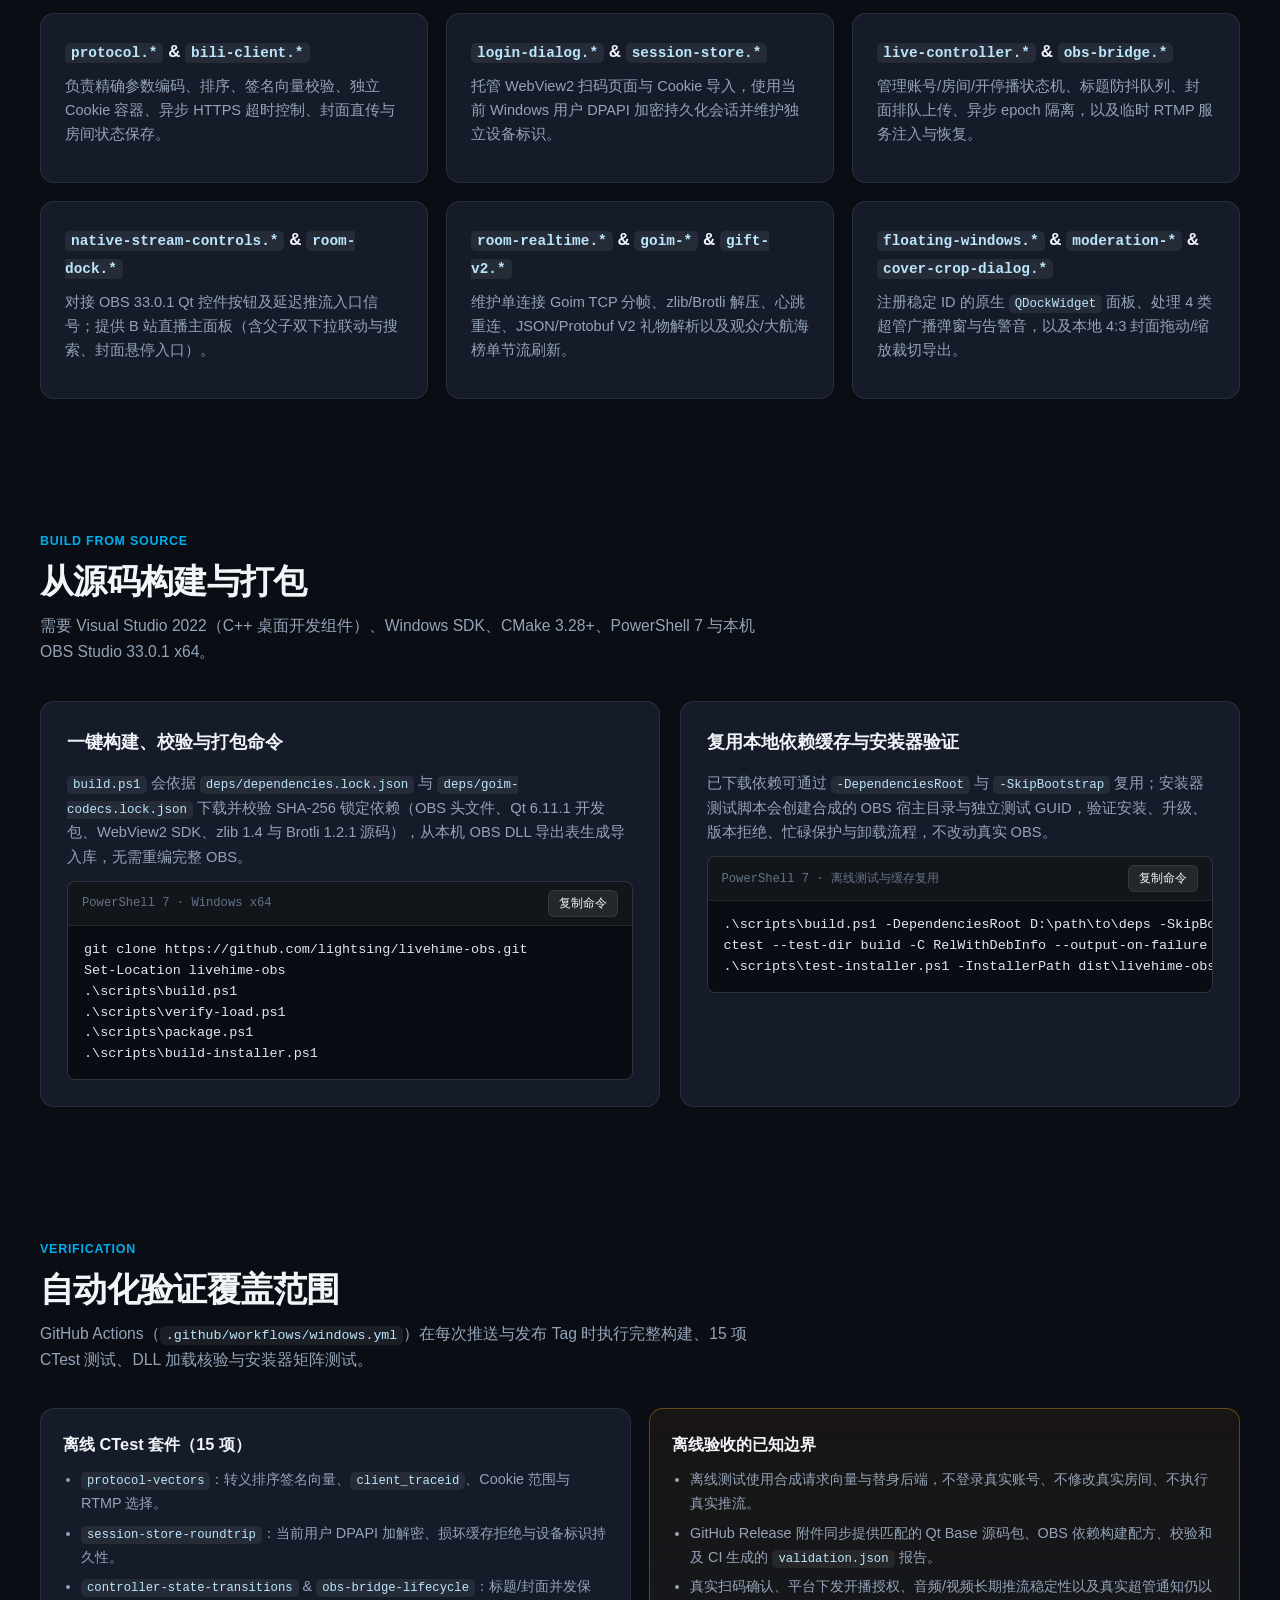
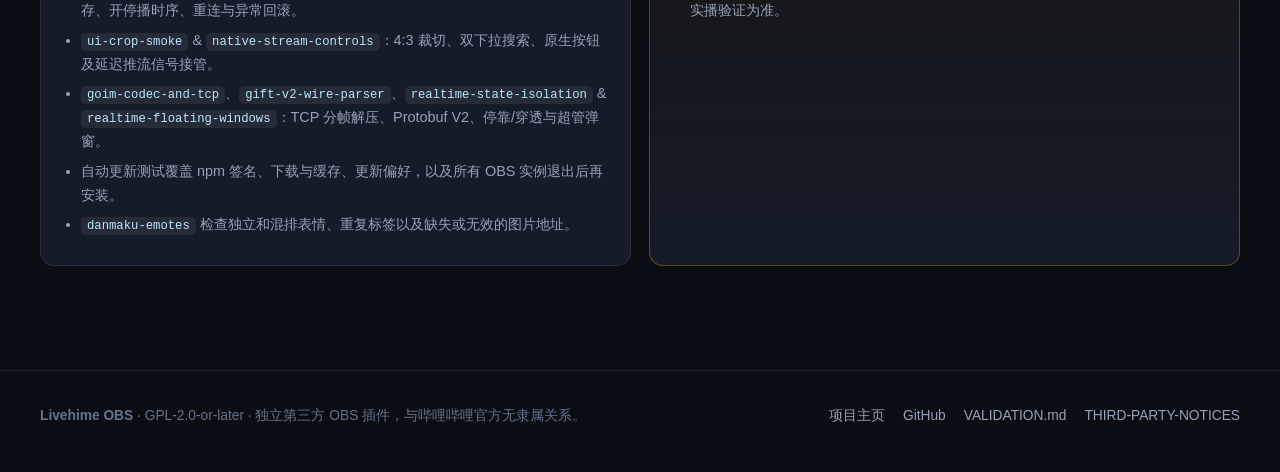
==== commit bf5a1fde: "Release 0.4.2 with floating dock focus and live chat emotes" ====
--- a/docs/tech.html
+++ b/docs/tech.html
@@ -25,7 +25,7 @@
       </nav>
       <div class="nav-actions">
         <a class="btn btn-ghost" href="https://github.com/lightsing/livehime-obs" target="_blank" rel="noopener">GitHub</a>
-        <a class="btn btn-primary" href="https://github.com/lightsing/livehime-obs/releases/tag/v0.4.1" target="_blank" rel="noopener">v0.4.1 发布页</a>
+        <a class="btn btn-primary" href="https://github.com/lightsing/livehime-obs/releases/tag/v0.4.2" target="_blank" rel="noopener">v0.4.2 发布页</a>
         <button class="nav-toggle" id="navToggle" type="button" aria-label="展开导航">菜单</button>
       </div>
     </div>
@@ -87,7 +87,7 @@
             <ul>
               <li>分区列表、封面预览图和观众远程头像经无 Cookie 的限流匿名通道请求，不向图片 CDN 发送账号 Cookie 或设备标识。</li>
               <li>匿名/神秘人身份（含嵌套 <code>uinfo/user_info</code> 与 <code>is_mystery</code> 字段）在展示前统一脱敏为「神秘用户」。</li>
-              <li>互动面板锁定穿透（<code>WS_EX_TRANSPARENT</code>）仅在浮动状态下启用，停靠、隐藏、关闭或重启都会自动清除，绝不污染 OBS 主窗口标志。</li>
+              <li>互动浮窗使用 <code>WS_EX_TRANSPARENT</code> 穿透鼠标点击。输入框和发送按钮放在按可见区域裁剪的独立窗口内。停靠、隐藏、关闭或重启后恢复正常输入。</li>
               <li>日志与测试脱敏输出不打印 Cookie、请求体或推流密钥。</li>
             </ul>
           </div>
@@ -180,7 +180,7 @@
               </div>
               <pre id="techTestSnippet">.\scripts\build.ps1 -DependenciesRoot D:\path\to\deps -SkipBootstrap
 ctest --test-dir build -C RelWithDebInfo --output-on-failure
-.\scripts\test-installer.ps1 -InstallerPath dist\livehime-obs-0.4.1-windows-x64-setup.exe</pre>
+.\scripts\test-installer.ps1 -InstallerPath dist\livehime-obs-0.4.2-windows-x64-setup.exe</pre>
             </div>
           </div>
         </div>
@@ -192,11 +192,11 @@
         <div class="section-header">
           <span class="section-tag">Verification</span>
           <h2>自动化验证覆盖范围</h2>
-          <p>GitHub Actions（<code>.github/workflows/windows.yml</code>）在每次推送与发布 Tag 时执行完整构建、14 项 CTest 测试、DLL 加载核验与安装器矩阵测试。</p>
+          <p>GitHub Actions（<code>.github/workflows/windows.yml</code>）在每次推送与发布 Tag 时执行完整构建、15 项 CTest 测试、DLL 加载核验与安装器矩阵测试。</p>
         </div>
         <div class="notice-box">
           <div class="info-panel">
-            <h3>离线 CTest 套件（14 项）</h3>
+            <h3>离线 CTest 套件（15 项）</h3>
             <ul>
               <li><code>protocol-vectors</code>：转义排序签名向量、<code>client_traceid</code>、Cookie 范围与 RTMP 选择。</li>
               <li><code>session-store-roundtrip</code>：当前用户 DPAPI 加解密、损坏缓存拒绝与设备标识持久性。</li>
@@ -204,6 +204,7 @@
               <li><code>ui-crop-smoke</code> &amp; <code>native-stream-controls</code>：4:3 裁切、双下拉搜索、原生按钮及延迟推流信号接管。</li>
               <li><code>goim-codec-and-tcp</code>、<code>gift-v2-wire-parser</code>、<code>realtime-state-isolation</code> &amp; <code>realtime-floating-windows</code>：TCP 分帧解压、Protobuf V2、停靠/穿透与超管弹窗。</li>
               <li>自动更新测试覆盖 npm 签名、下载与缓存、更新偏好，以及所有 OBS 实例退出后再安装。</li>
+              <li><code>danmaku-emotes</code> 检查独立和混排表情、重复标签以及缺失或无效的图片地址。</li>
             </ul>
           </div>
           <div class="info-panel warn">
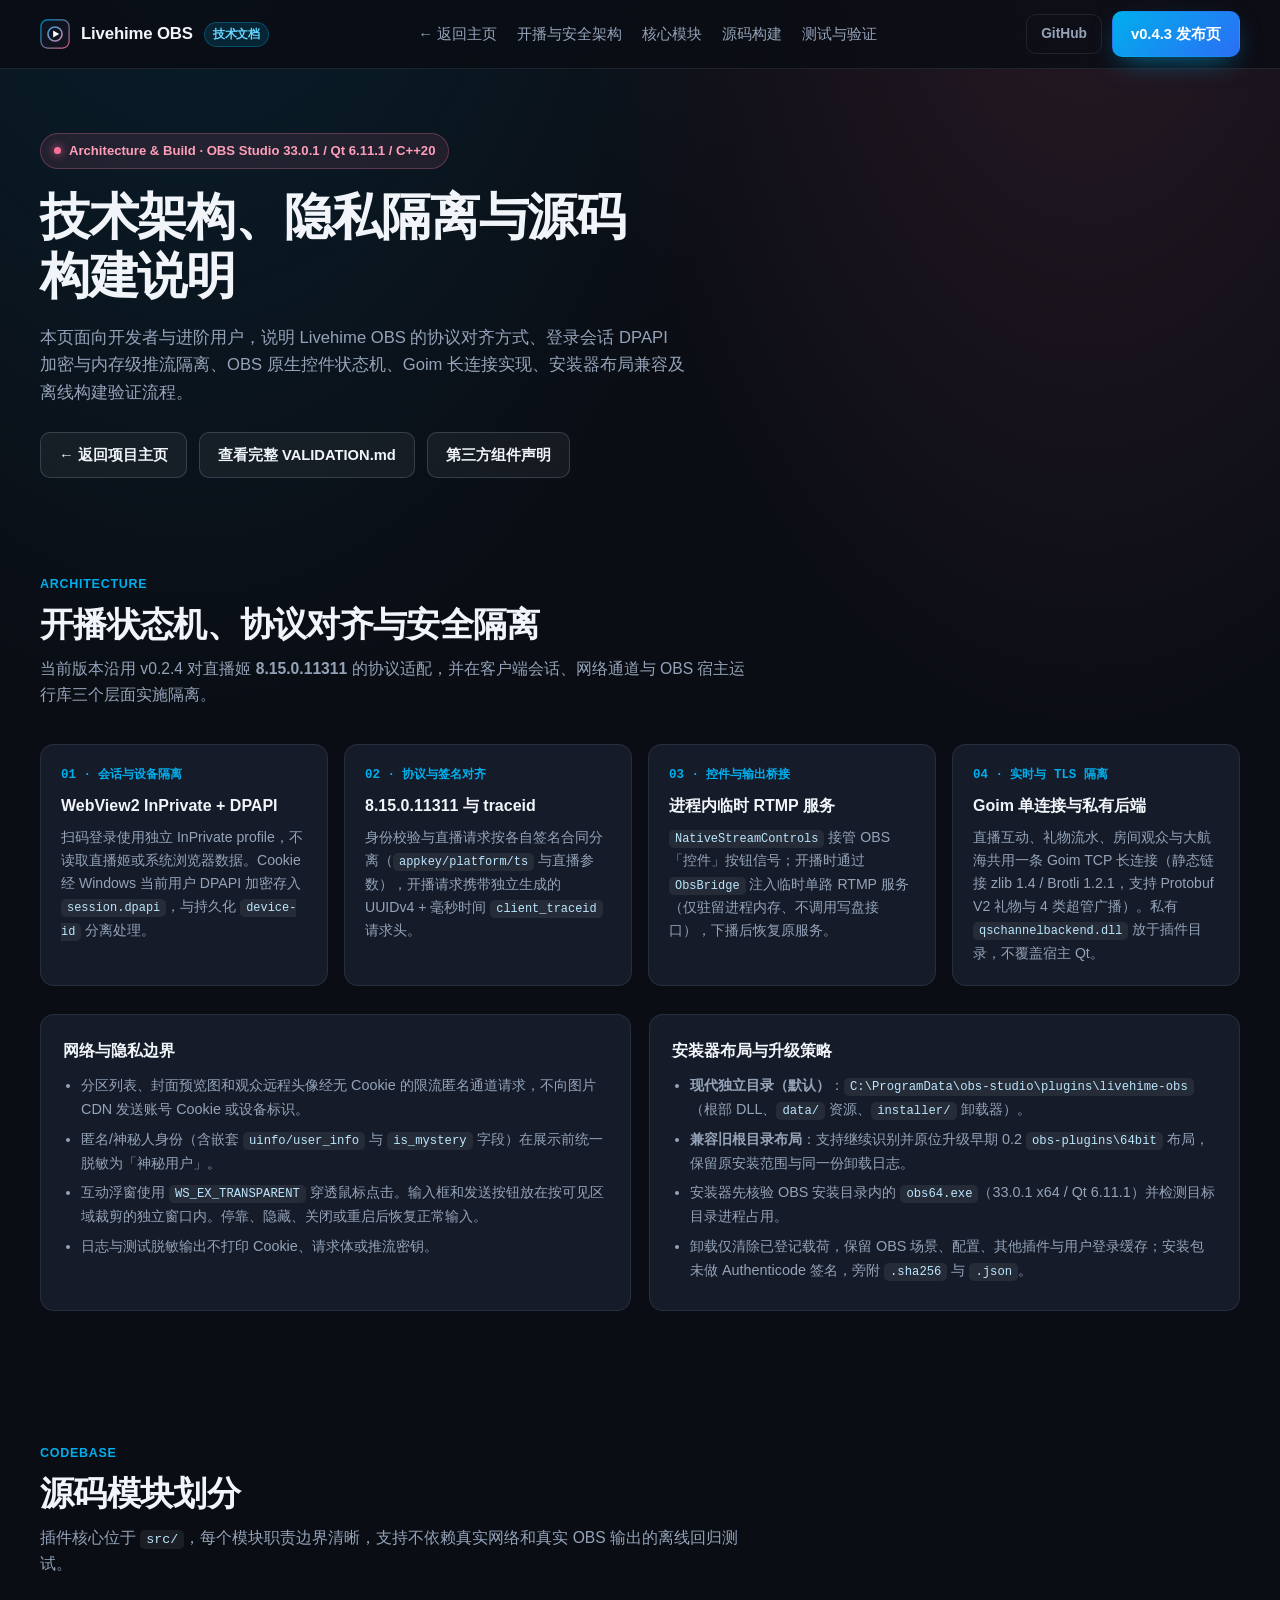
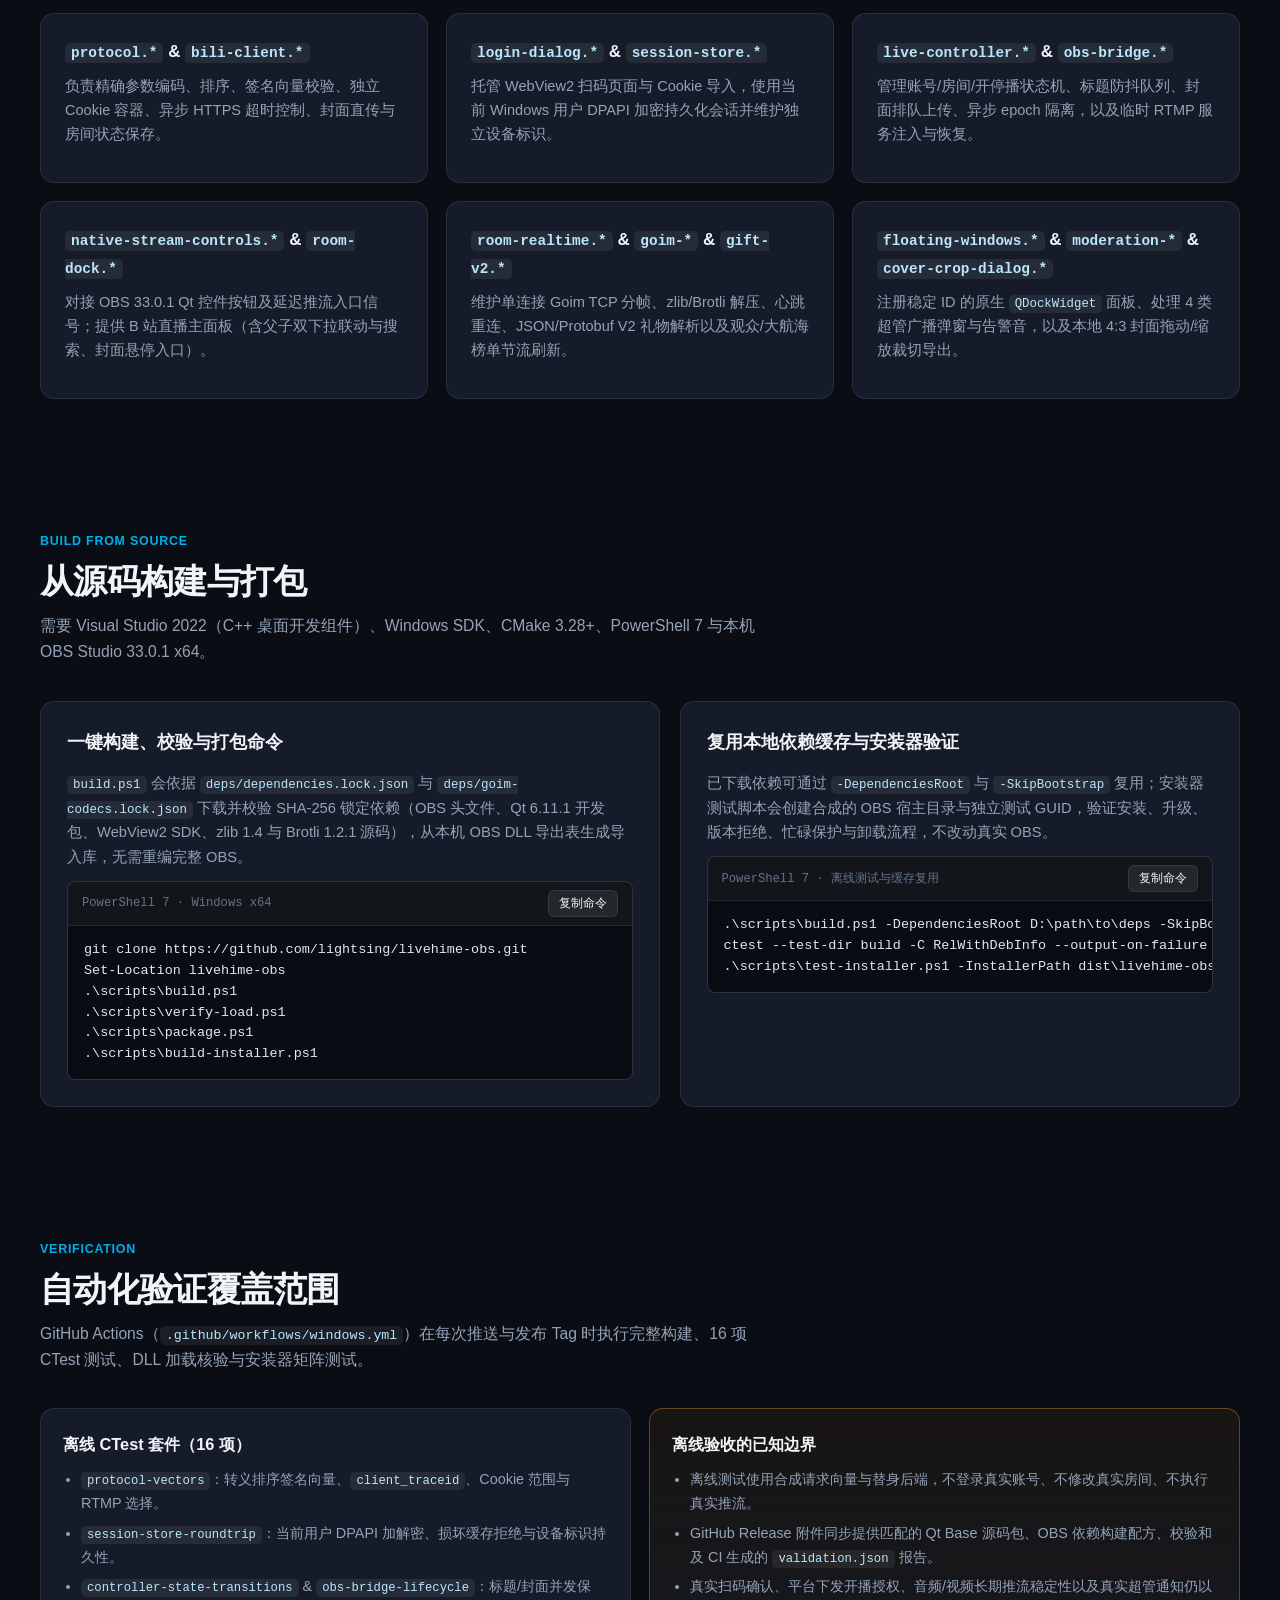
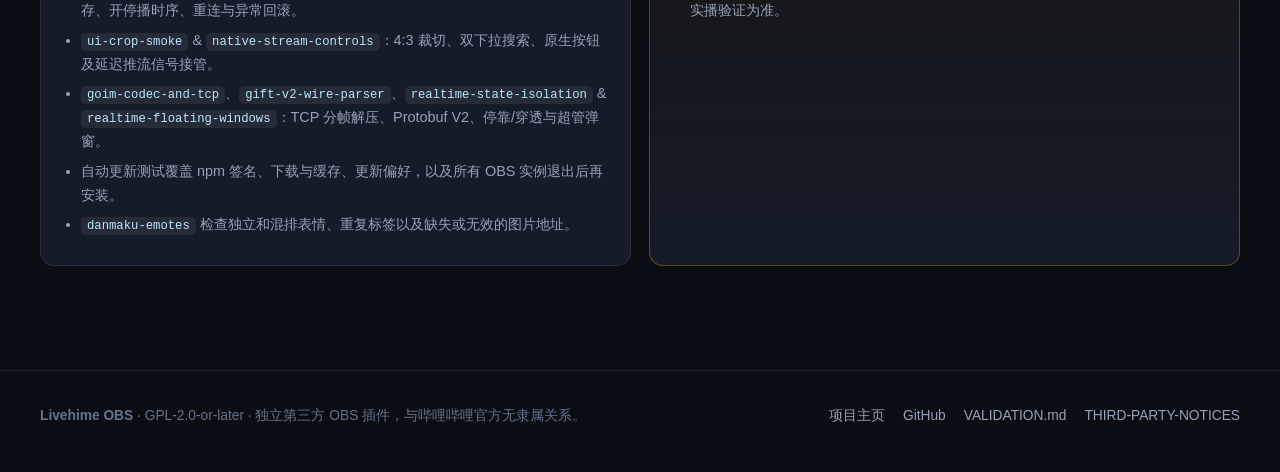
==== commit f03e2e86: "Release 0.4.3 with chat visibility and viewer moderation improvements" ====
--- a/docs/tech.html
+++ b/docs/tech.html
@@ -25,7 +25,7 @@
       </nav>
       <div class="nav-actions">
         <a class="btn btn-ghost" href="https://github.com/lightsing/livehime-obs" target="_blank" rel="noopener">GitHub</a>
-        <a class="btn btn-primary" href="https://github.com/lightsing/livehime-obs/releases/tag/v0.4.2" target="_blank" rel="noopener">v0.4.2 发布页</a>
+        <a class="btn btn-primary" href="https://github.com/lightsing/livehime-obs/releases/tag/v0.4.3" target="_blank" rel="noopener">v0.4.3 发布页</a>
         <button class="nav-toggle" id="navToggle" type="button" aria-label="展开导航">菜单</button>
       </div>
     </div>
@@ -180,7 +180,7 @@
               </div>
               <pre id="techTestSnippet">.\scripts\build.ps1 -DependenciesRoot D:\path\to\deps -SkipBootstrap
 ctest --test-dir build -C RelWithDebInfo --output-on-failure
-.\scripts\test-installer.ps1 -InstallerPath dist\livehime-obs-0.4.2-windows-x64-setup.exe</pre>
+.\scripts\test-installer.ps1 -InstallerPath dist\livehime-obs-0.4.3-windows-x64-setup.exe</pre>
             </div>
           </div>
         </div>
@@ -192,11 +192,11 @@
         <div class="section-header">
           <span class="section-tag">Verification</span>
           <h2>自动化验证覆盖范围</h2>
-          <p>GitHub Actions（<code>.github/workflows/windows.yml</code>）在每次推送与发布 Tag 时执行完整构建、15 项 CTest 测试、DLL 加载核验与安装器矩阵测试。</p>
+          <p>GitHub Actions（<code>.github/workflows/windows.yml</code>）在每次推送与发布 Tag 时执行完整构建、16 项 CTest 测试、DLL 加载核验与安装器矩阵测试。</p>
         </div>
         <div class="notice-box">
           <div class="info-panel">
-            <h3>离线 CTest 套件（15 项）</h3>
+            <h3>离线 CTest 套件（16 项）</h3>
             <ul>
               <li><code>protocol-vectors</code>：转义排序签名向量、<code>client_traceid</code>、Cookie 范围与 RTMP 选择。</li>
               <li><code>session-store-roundtrip</code>：当前用户 DPAPI 加解密、损坏缓存拒绝与设备标识持久性。</li>
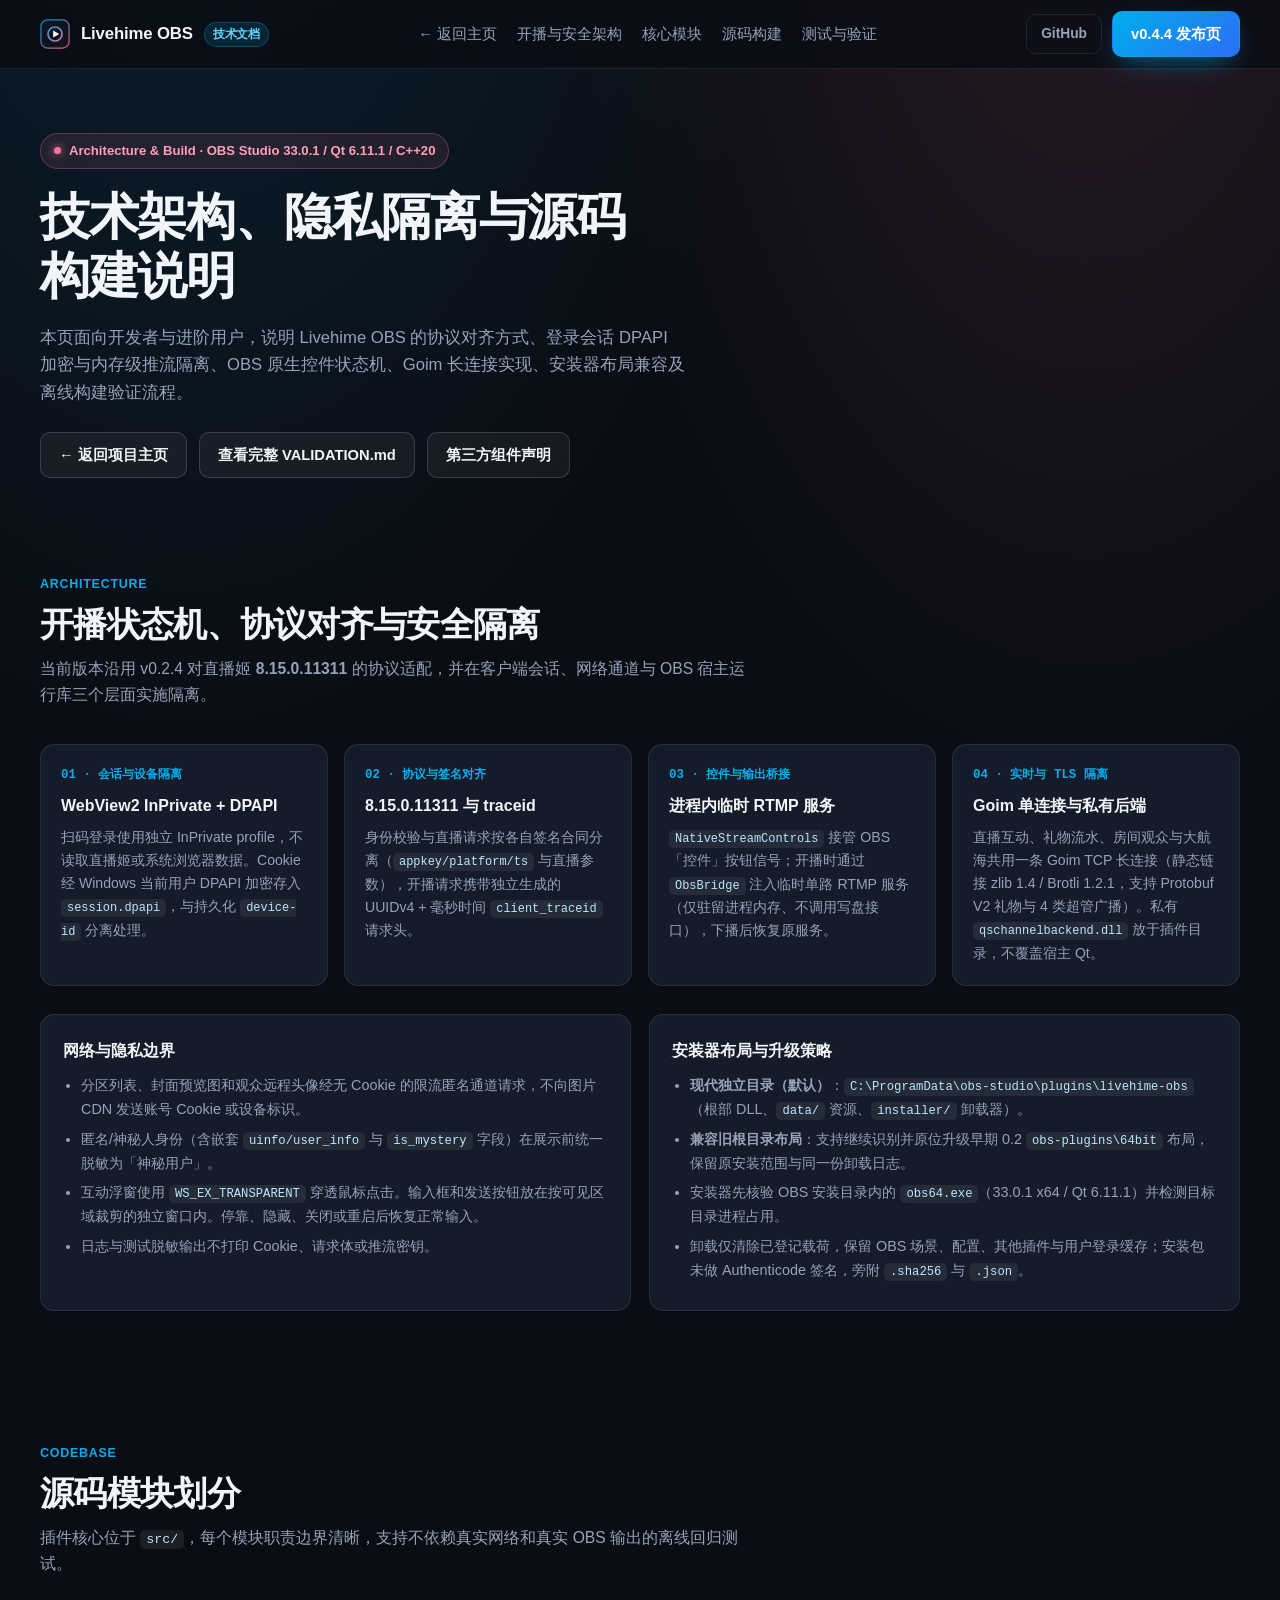
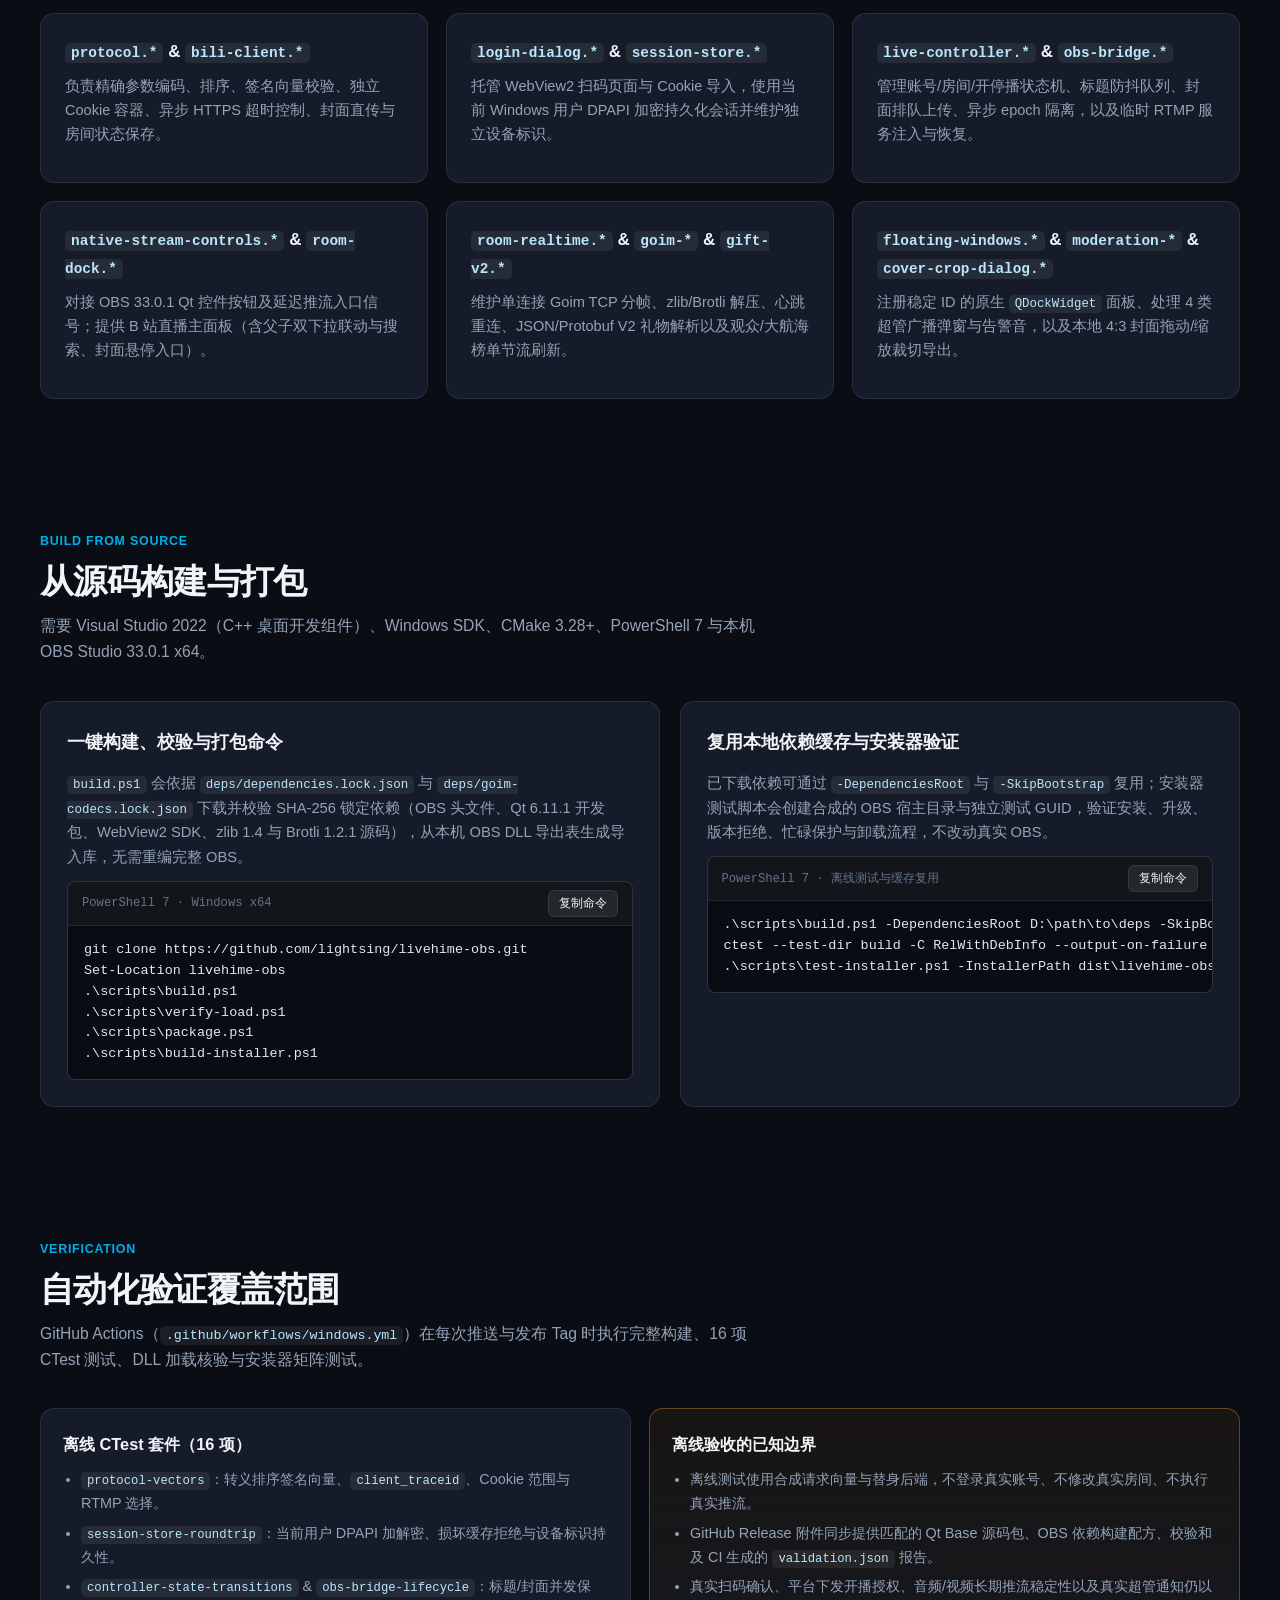
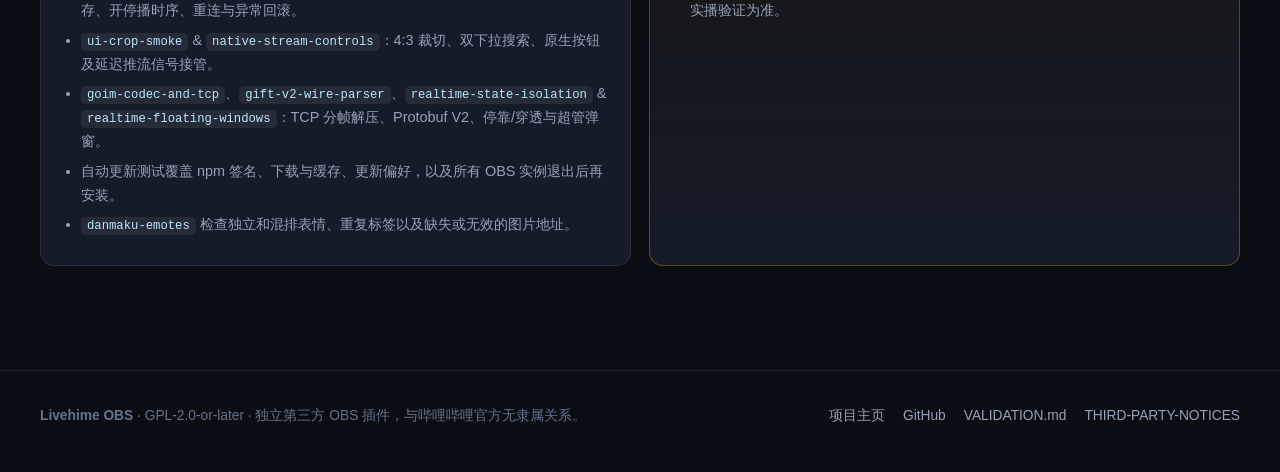
==== commit 35fcb489: "Release 0.4.4 with background dock dragging and audience click-through" ====
--- a/docs/tech.html
+++ b/docs/tech.html
@@ -25,7 +25,7 @@
       </nav>
       <div class="nav-actions">
         <a class="btn btn-ghost" href="https://github.com/lightsing/livehime-obs" target="_blank" rel="noopener">GitHub</a>
-        <a class="btn btn-primary" href="https://github.com/lightsing/livehime-obs/releases/tag/v0.4.3" target="_blank" rel="noopener">v0.4.3 发布页</a>
+        <a class="btn btn-primary" href="https://github.com/lightsing/livehime-obs/releases/tag/v0.4.4" target="_blank" rel="noopener">v0.4.4 发布页</a>
         <button class="nav-toggle" id="navToggle" type="button" aria-label="展开导航">菜单</button>
       </div>
     </div>
@@ -180,7 +180,7 @@
               </div>
               <pre id="techTestSnippet">.\scripts\build.ps1 -DependenciesRoot D:\path\to\deps -SkipBootstrap
 ctest --test-dir build -C RelWithDebInfo --output-on-failure
-.\scripts\test-installer.ps1 -InstallerPath dist\livehime-obs-0.4.3-windows-x64-setup.exe</pre>
+.\scripts\test-installer.ps1 -InstallerPath dist\livehime-obs-0.4.4-windows-x64-setup.exe</pre>
             </div>
           </div>
         </div>
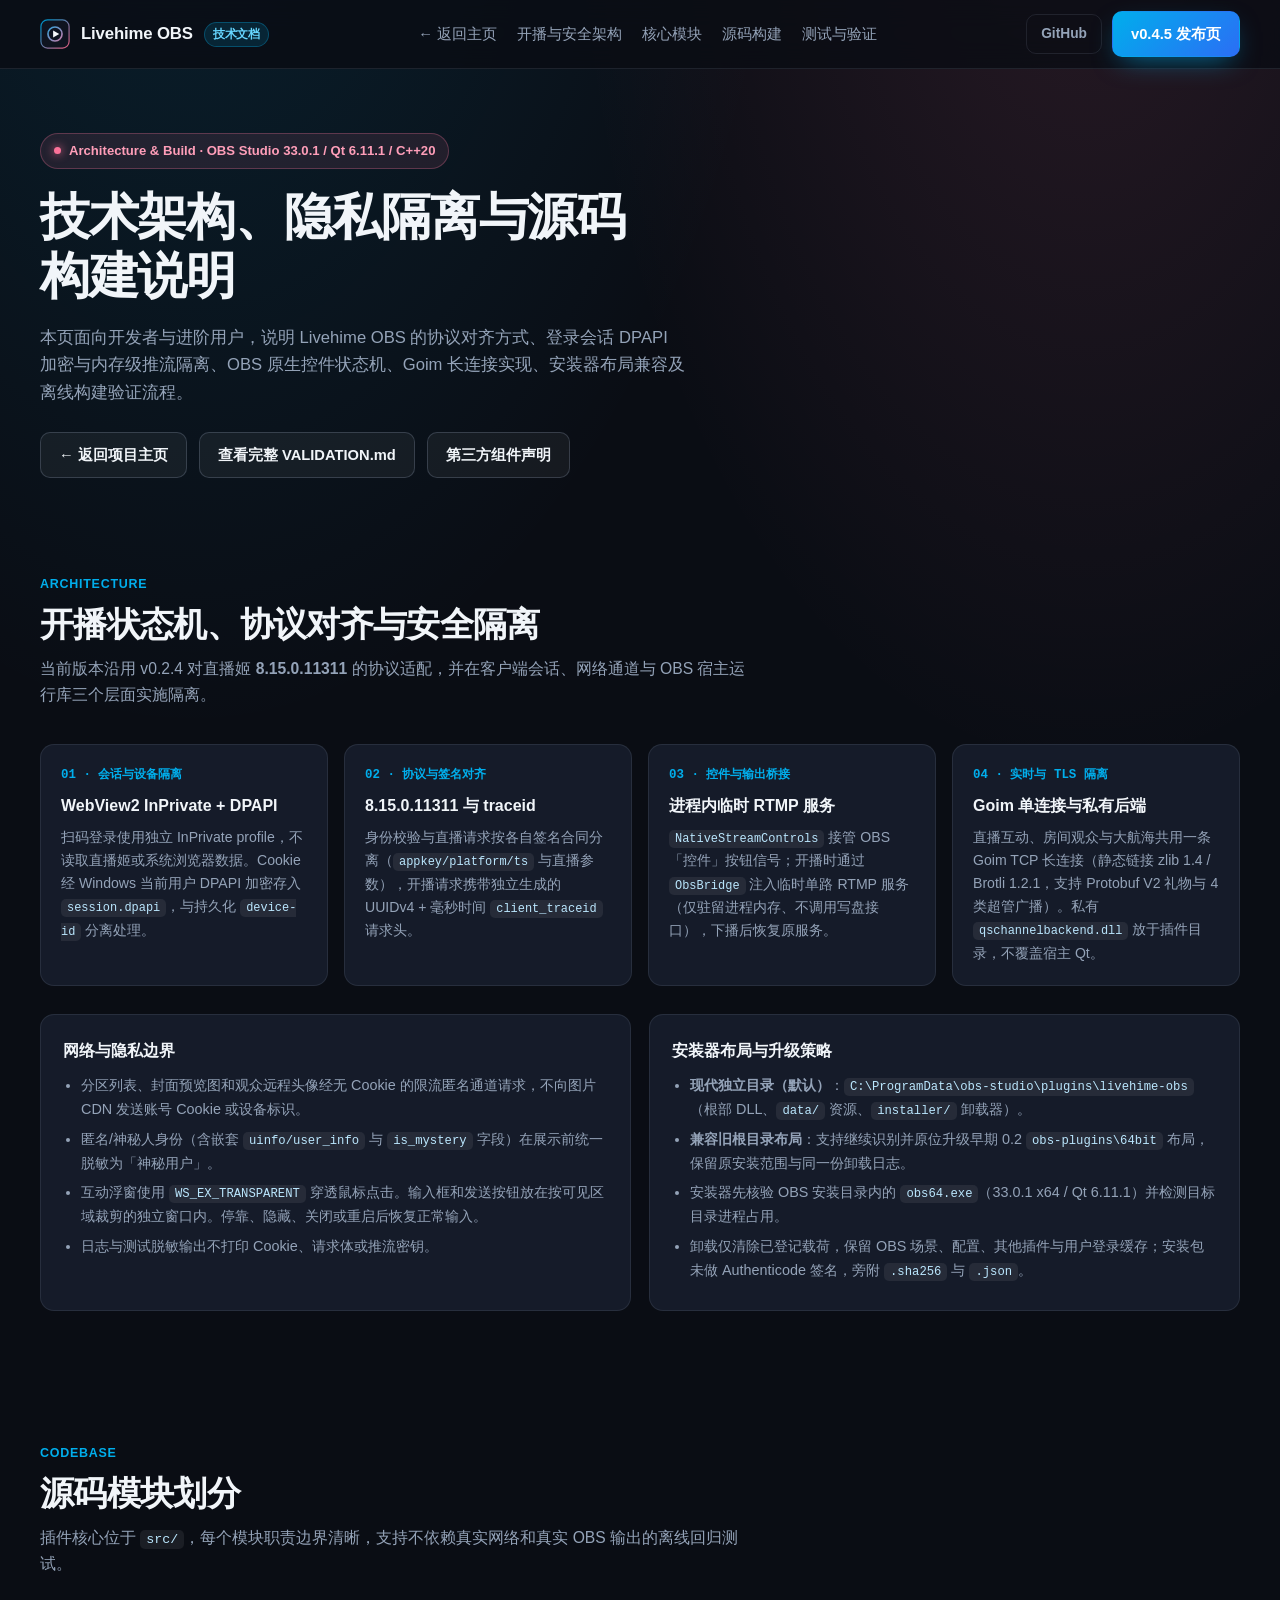
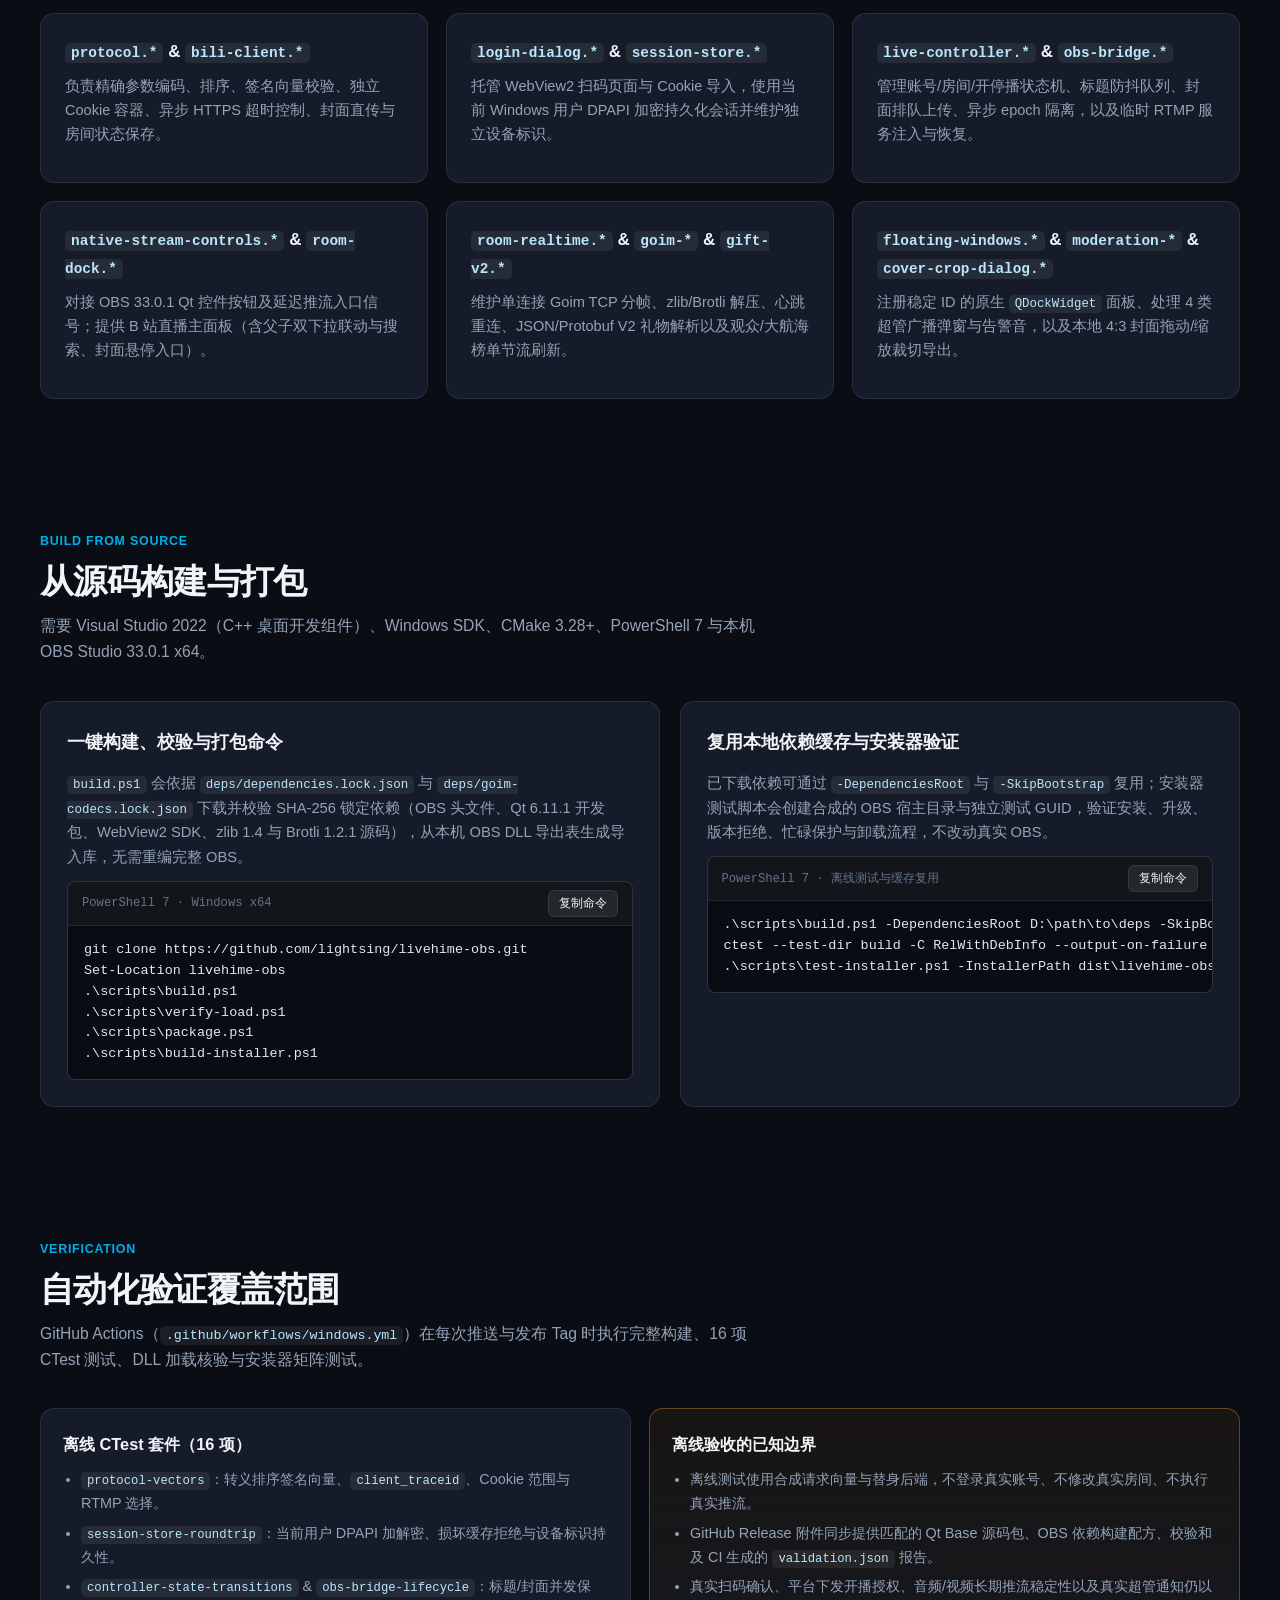
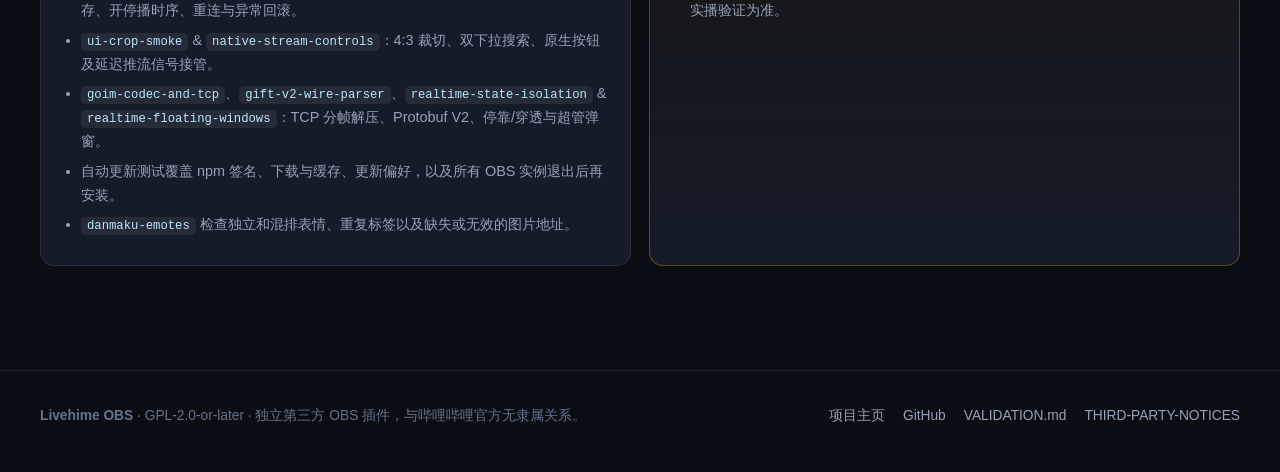
==== commit a0aeccab: "Release 0.4.5 with inline gifts and OBS-themed interaction panels" ====
--- a/docs/tech.html
+++ b/docs/tech.html
@@ -25,7 +25,7 @@
       </nav>
       <div class="nav-actions">
         <a class="btn btn-ghost" href="https://github.com/lightsing/livehime-obs" target="_blank" rel="noopener">GitHub</a>
-        <a class="btn btn-primary" href="https://github.com/lightsing/livehime-obs/releases/tag/v0.4.4" target="_blank" rel="noopener">v0.4.4 发布页</a>
+        <a class="btn btn-primary" href="https://github.com/lightsing/livehime-obs/releases/tag/v0.4.5" target="_blank" rel="noopener">v0.4.5 发布页</a>
         <button class="nav-toggle" id="navToggle" type="button" aria-label="展开导航">菜单</button>
       </div>
     </div>
@@ -77,7 +77,7 @@
           <div class="step-card">
             <div class="step-num">04 · 实时与 TLS 隔离</div>
             <h3>Goim 单连接与私有后端</h3>
-            <p>直播互动、礼物流水、房间观众与大航海共用一条 Goim TCP 长连接（静态链接 zlib 1.4 / Brotli 1.2.1，支持 Protobuf V2 礼物与 4 类超管广播）。私有 <code>qschannelbackend.dll</code> 放于插件目录，不覆盖宿主 Qt。</p>
+            <p>直播互动、房间观众与大航海共用一条 Goim TCP 长连接（静态链接 zlib 1.4 / Brotli 1.2.1，支持 Protobuf V2 礼物与 4 类超管广播）。私有 <code>qschannelbackend.dll</code> 放于插件目录，不覆盖宿主 Qt。</p>
           </div>
         </div>
 
@@ -180,7 +180,7 @@
               </div>
               <pre id="techTestSnippet">.\scripts\build.ps1 -DependenciesRoot D:\path\to\deps -SkipBootstrap
 ctest --test-dir build -C RelWithDebInfo --output-on-failure
-.\scripts\test-installer.ps1 -InstallerPath dist\livehime-obs-0.4.4-windows-x64-setup.exe</pre>
+.\scripts\test-installer.ps1 -InstallerPath dist\livehime-obs-0.4.5-windows-x64-setup.exe</pre>
             </div>
           </div>
         </div>
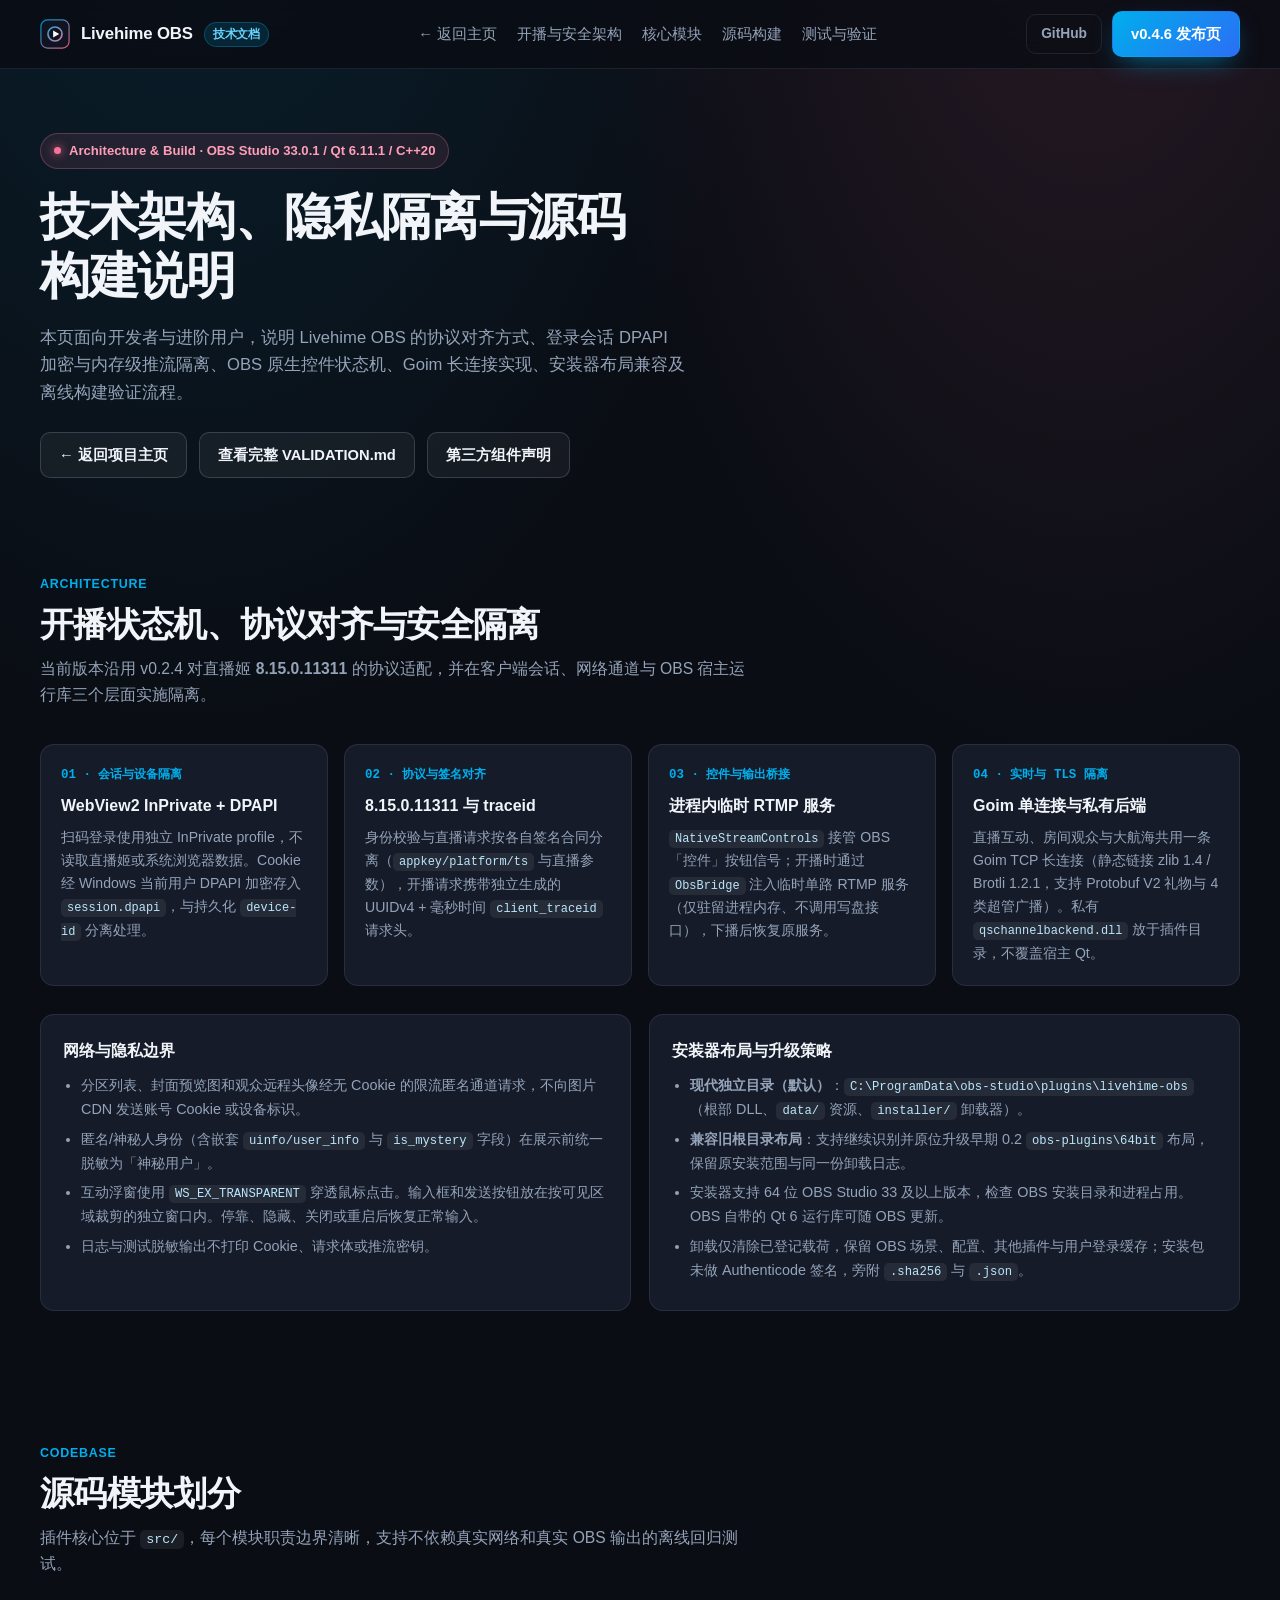
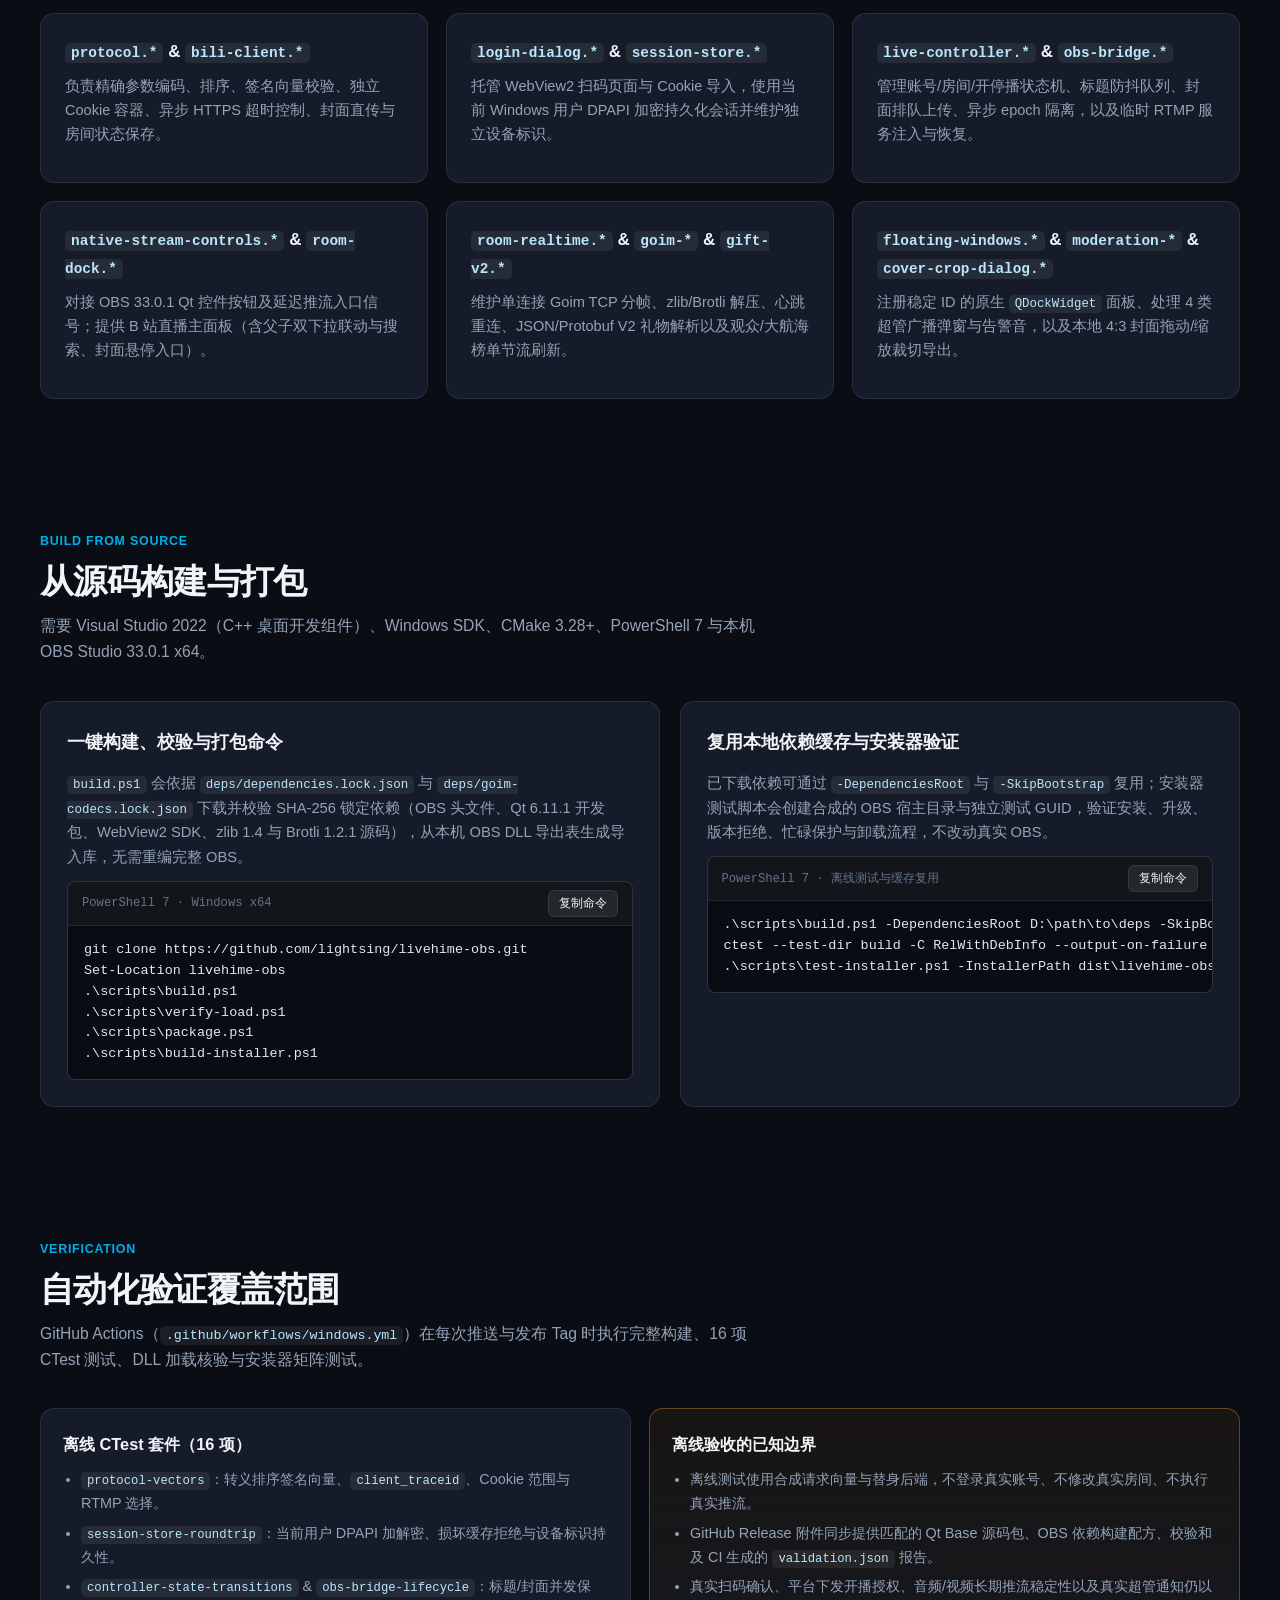
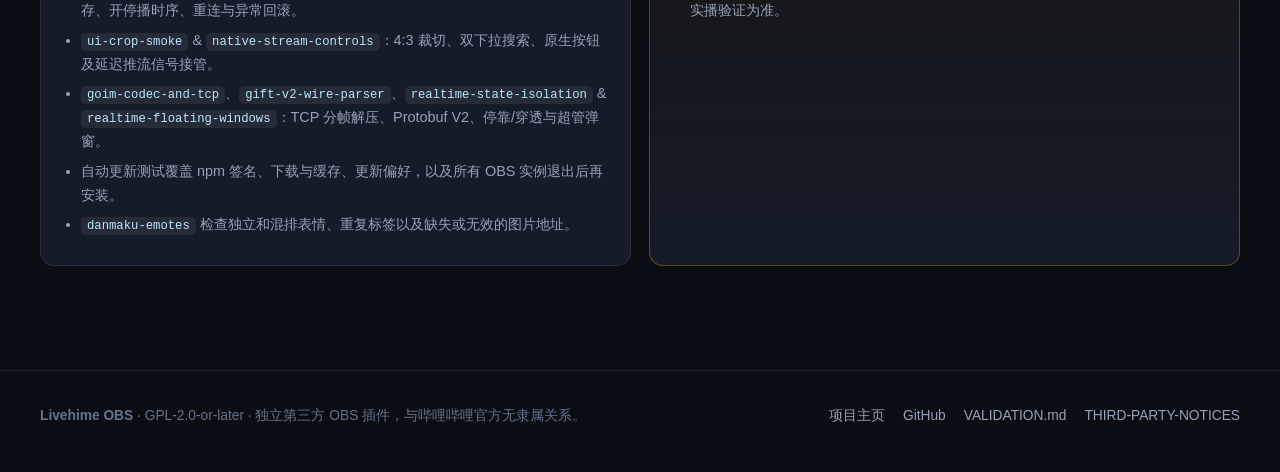
==== commit a93fa708: "Release 0.4.6 with relaxed OBS installer version checks" ====
--- a/docs/tech.html
+++ b/docs/tech.html
@@ -25,7 +25,7 @@
       </nav>
       <div class="nav-actions">
         <a class="btn btn-ghost" href="https://github.com/lightsing/livehime-obs" target="_blank" rel="noopener">GitHub</a>
-        <a class="btn btn-primary" href="https://github.com/lightsing/livehime-obs/releases/tag/v0.4.5" target="_blank" rel="noopener">v0.4.5 发布页</a>
+        <a class="btn btn-primary" href="https://github.com/lightsing/livehime-obs/releases/tag/v0.4.6" target="_blank" rel="noopener">v0.4.6 发布页</a>
         <button class="nav-toggle" id="navToggle" type="button" aria-label="展开导航">菜单</button>
       </div>
     </div>
@@ -96,7 +96,7 @@
             <ul>
               <li><strong>现代独立目录（默认）</strong>：<code>C:\ProgramData\obs-studio\plugins\livehime-obs</code>（根部 DLL、<code>data/</code> 资源、<code>installer/</code> 卸载器）。</li>
               <li><strong>兼容旧根目录布局</strong>：支持继续识别并原位升级早期 0.2 <code>obs-plugins\64bit</code> 布局，保留原安装范围与同一份卸载日志。</li>
-              <li>安装器先核验 OBS 安装目录内的 <code>obs64.exe</code>（33.0.1 x64 / Qt 6.11.1）并检测目标目录进程占用。</li>
+              <li>安装器支持 64 位 OBS Studio 33 及以上版本，检查 OBS 安装目录和进程占用。OBS 自带的 Qt 6 运行库可随 OBS 更新。</li>
               <li>卸载仅清除已登记载荷，保留 OBS 场景、配置、其他插件与用户登录缓存；安装包未做 Authenticode 签名，旁附 <code>.sha256</code> 与 <code>.json</code>。</li>
             </ul>
           </div>
@@ -180,7 +180,7 @@
               </div>
               <pre id="techTestSnippet">.\scripts\build.ps1 -DependenciesRoot D:\path\to\deps -SkipBootstrap
 ctest --test-dir build -C RelWithDebInfo --output-on-failure
-.\scripts\test-installer.ps1 -InstallerPath dist\livehime-obs-0.4.5-windows-x64-setup.exe</pre>
+.\scripts\test-installer.ps1 -InstallerPath dist\livehime-obs-0.4.6-windows-x64-setup.exe</pre>
             </div>
           </div>
         </div>
